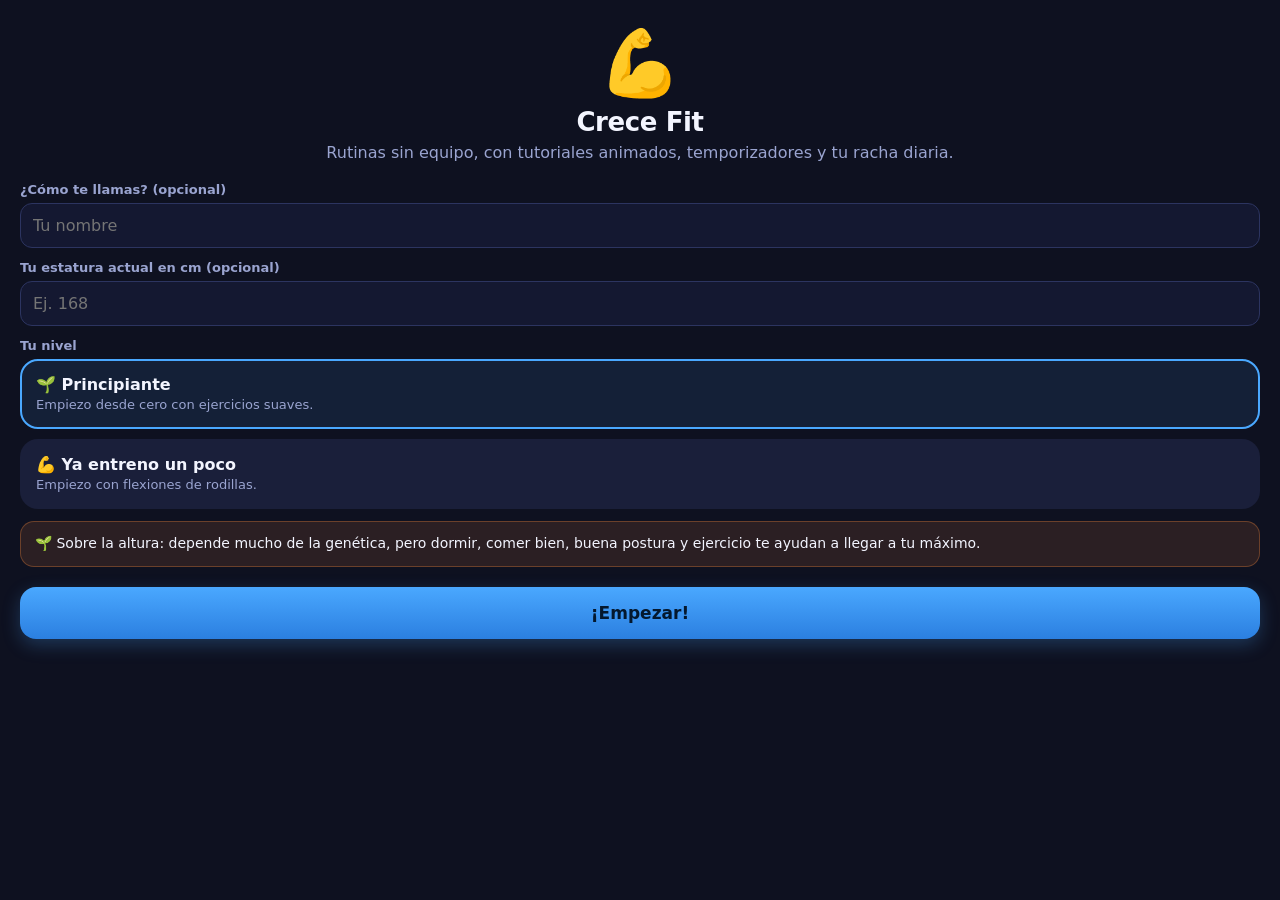
==== index.html @ 3fff89df "v1.4: diagnóstico de actualizaciones (botón Buscar actualizaciones y mensajes de error), detección d" ====
<!doctype html>
<html lang="es">
<head>
<meta charset="utf-8">
<meta name="viewport" content="width=device-width,initial-scale=1,viewport-fit=cover,user-scalable=no">
<meta name="theme-color" content="#0e1120">
<title>Crece Fit</title>
<link rel="stylesheet" href="css/app.css">
</head>
<body>
<div id="splash"><div class="lg">💪</div><b>Crece Fit</b><i></i></div>
<div id="app"></div>
<div id="overlay"></div>
<div id="sheet"></div>
<div id="modal"></div>
<div id="toast"></div>
<script src="js/version.js"></script>
<script src="js/figure.js"></script>
<script src="js/data.js"></script>
<script src="js/app.js"></script>
</body>
</html>
---- css/app.css ----
:root{
  --bg:#0e1120;--bg2:#141831;--card:#1a1f3a;--card2:#252c52;--line:#2c3460;
  --txt:#f3f5ff;--mut:#9aa4d0;--cue:#d6dbff;--cal:#c3c9ee;--bd:rgba(255,255,255,.06);
  --acc:#4aa8ff;--acc2:#2b7fe0;--acc-rgb:74,168,255;--on-acc:#04182e;
  --fire:#ff8a3d;--fire2:#ff5d3d;--warn:#ff5d73;--blue:#c084fc;--r:20px;
  --st-a:#3a2314;--st-b:#2a1a3e;--st-t:#ffd9b5;--fb-a:#232b55;--fb-b:#161a33;
  --safe-t:env(safe-area-inset-top,0px);--safe-b:env(safe-area-inset-bottom,0px);
}
:root[data-mode=light]{
  --bg:#f1f4ff;--bg2:#ffffff;--card:#ffffff;--card2:#e5eafa;--line:#d3dbf2;
  --txt:#161a33;--mut:#5a6590;--cue:#2a3158;--cal:#3a4470;--bd:rgba(20,30,70,.09);
  --st-a:#ffe7d2;--st-b:#f1e4ff;--st-t:#a04a10;--fb-a:#eef2ff;--fb-b:#d9e0f7;
}
:root[data-theme=green]{--acc:#2fcf8a;--acc2:#1fa56c;--acc-rgb:47,207,138;--on-acc:#052b1b}
:root[data-theme=purple]{--acc:#a78bfa;--acc2:#7c5cf0;--acc-rgb:167,139,250;--on-acc:#1b0f3d;--blue:#4aa8ff}
:root[data-theme=orange]{--acc:#ffa23d;--acc2:#f27a0c;--acc-rgb:255,162,61;--on-acc:#3a1b00}
:root[data-theme=pink]{--acc:#ff6fa8;--acc2:#e0457f;--acc-rgb:255,111,168;--on-acc:#3d0620}
*{box-sizing:border-box;-webkit-tap-highlight-color:transparent;-webkit-user-select:none;user-select:none}
html,body{margin:0;height:100%;background:var(--bg);color:var(--txt);font-family:system-ui,-apple-system,Roboto,"Segoe UI",sans-serif;
  overscroll-behavior:none;-webkit-text-size-adjust:100%}
body{overflow:hidden}
button{font:inherit;color:inherit;border:0;background:none;cursor:pointer;padding:0}
input,textarea{font:inherit;color:var(--txt);-webkit-user-select:text;user-select:text}
h1,h2,h3,p{margin:0}
#app{position:fixed;inset:0;display:flex;flex-direction:column}
.view{flex:1;overflow-y:auto;-webkit-overflow-scrolling:touch;padding:calc(var(--safe-t) + 18px) 16px 24px}
.view::-webkit-scrollbar{display:none}
.tabs{display:flex;background:var(--bg2);border-top:1px solid var(--line);padding:6px 6px calc(6px + var(--safe-b))}
.tab{flex:1;display:flex;flex-direction:column;align-items:center;gap:2px;padding:6px 0;border-radius:14px;color:var(--mut);font-size:11px;font-weight:600}
.tab .i{font-size:22px;filter:grayscale(1) opacity(.7)}
.tab.on{color:var(--acc)}
.tab.on .i{filter:none}
.row{display:flex;align-items:center;gap:10px}
.sp{flex:1}
.mut{color:var(--mut)}
.small{font-size:13px}
.title{font-size:26px;font-weight:800;letter-spacing:-.4px}
.h2{font-size:18px;font-weight:800;margin:22px 2px 10px}
.card{background:var(--card);border-radius:var(--r);padding:16px;margin-bottom:14px;border:1px solid var(--bd)}
.btn{display:flex;align-items:center;justify-content:center;gap:8px;width:100%;padding:16px;border-radius:16px;font-weight:800;font-size:17px;
  background:linear-gradient(180deg,var(--acc),var(--acc2));color:var(--on-acc);box-shadow:0 6px 18px rgba(var(--acc-rgb),.25);transition:transform .1s}
.btn:active{transform:scale(.97)}
.btn.sec{background:var(--card2);color:var(--txt);box-shadow:none}
.btn.ghost{background:transparent;color:var(--mut);box-shadow:none;border:1px solid var(--line)}
.btn.warn{background:var(--warn);color:#fff;box-shadow:none}
.btn.sm{padding:11px 14px;font-size:14px;width:auto;border-radius:12px}
.chip{white-space:nowrap;display:inline-flex;align-items:center;gap:5px;background:var(--card2);padding:6px 11px;border-radius:99px;font-size:12px;font-weight:700;color:var(--mut)}
.chip.on{background:var(--acc);color:var(--on-acc)}
.chips{display:flex;gap:8px;overflow-x:auto;padding:2px 0 8px;margin:0 -16px;padding-left:16px;padding-right:16px}
.chips::-webkit-scrollbar{display:none}
.chips .chip{flex:none;padding:9px 14px;font-size:13px}

/* racha */
.streak{background:linear-gradient(135deg,var(--st-a),var(--st-b));border:1px solid rgba(255,138,61,.25);position:relative;overflow:hidden}
.streak .flame{font-size:56px;line-height:1;filter:drop-shadow(0 4px 14px rgba(255,120,40,.55));animation:flick 1.6s ease-in-out infinite}
.streak.off .flame{filter:grayscale(1) opacity(.5);animation:none}
@keyframes flick{0%,100%{transform:scale(1) rotate(-2deg)}50%{transform:scale(1.07) rotate(2deg)}}
.streak .num{font-size:46px;font-weight:900;line-height:1;background:linear-gradient(180deg,#ffd08a,var(--fire));-webkit-background-clip:text;background-clip:text;color:transparent}
.week{display:flex;justify-content:space-between;margin-top:14px;gap:4px}
.wd{flex:1;text-align:center;font-size:11px;font-weight:700;color:var(--mut)}
.wd .dot{margin:5px auto 0;width:30px;height:30px;border-radius:50%;background:var(--bd);display:flex;align-items:center;justify-content:center;font-size:14px}
.wd.done .dot{background:linear-gradient(180deg,var(--fire),var(--fire2));color:#fff}
.wd.today .dot{box-shadow:0 0 0 2px var(--acc)}
.wd.today{color:var(--acc)}

.wcard{background:linear-gradient(135deg,rgba(var(--acc-rgb),.22),var(--card) 70%);border:1px solid rgba(90,162,255,.25)}
.wcard .big{font-size:44px}
.exl{margin-top:12px;border-top:1px solid var(--bd)}
.exl .li{display:flex;justify-content:space-between;gap:10px;padding:9px 2px;border-bottom:1px solid var(--bd);font-size:14px}
.exl .li b{font-weight:700}
.exl .li span{color:var(--mut);white-space:nowrap}
.grid2{display:grid;grid-template-columns:1fr 1fr;gap:12px}
.mini{background:var(--card);border-radius:18px;padding:14px;border:1px solid var(--bd);text-align:left;display:block;width:100%}
.mini .e{font-size:28px}
.mini b{display:block;margin-top:6px;font-size:14px}
.mini span{font-size:12px;color:var(--mut)}
.tip{background:linear-gradient(135deg,rgba(var(--acc-rgb),.16),var(--card));border:1px solid rgba(var(--acc-rgb),.22)}

/* biblioteca */
.exitem{display:flex;gap:12px;align-items:center;background:var(--card);border-radius:18px;padding:8px 14px 8px 8px;margin-bottom:10px;width:100%;text-align:left}
.exitem .fig{width:92px;height:76px;flex:none;background:var(--bg2);border-radius:14px}
.exitem .fig svg{width:100%;height:100%}
.exitem b{display:block;font-size:15px}
.exitem small{color:var(--mut);font-size:12px}
.tag{font-size:10px;font-weight:800;padding:2px 7px;border-radius:99px;background:rgba(var(--acc-rgb),.15);color:var(--acc);margin-left:6px;vertical-align:middle}

/* overlay / sheet */
#overlay,#sheet,#modal{position:fixed;inset:0;display:none}
#overlay{z-index:20;background:var(--bg);flex-direction:column}
#overlay.on{display:flex}
#sheet{z-index:30;background:rgba(5,7,16,.6);align-items:flex-end}
#sheet.on{display:flex}
.sheet{background:var(--bg2);border-radius:26px 26px 0 0;width:100%;max-height:92%;overflow-y:auto;padding:12px 18px calc(20px + var(--safe-b));animation:up .22s ease-out}
@keyframes up{from{transform:translateY(40px);opacity:.4}to{transform:none;opacity:1}}
.grab{width:44px;height:5px;border-radius:9px;background:var(--line);margin:0 auto 14px}
#modal{z-index:50;background:rgba(5,7,16,.7);align-items:center;justify-content:center;padding:24px}
#modal.on{display:flex}
.dlg{background:var(--card);border-radius:22px;padding:22px;width:100%;max-width:340px}
.dlg h3{font-size:20px;margin-bottom:8px}
#toast{position:fixed;left:50%;bottom:calc(90px + var(--safe-b));transform:translateX(-50%) translateY(30px);background:var(--txt);color:var(--bg);padding:11px 18px;border-radius:99px;
  font-weight:700;font-size:14px;opacity:0;transition:.25s;z-index:99;pointer-events:none;max-width:88%;text-align:center}
#toast.on{opacity:1;transform:translateX(-50%)}

.figbox{background:radial-gradient(circle at 50% 40%,var(--fb-a),var(--fb-b));border-radius:24px;overflow:hidden;border:1px solid var(--bd)}
.figbox svg{display:block;width:100%;height:auto}
.step{display:flex;gap:12px;margin:12px 0;font-size:15px;line-height:1.4}
.step i{flex:none;width:26px;height:26px;border-radius:50%;background:var(--acc);color:var(--on-acc);font-style:normal;font-weight:900;display:flex;align-items:center;justify-content:center;font-size:13px}
.note{background:rgba(255,138,61,.12);border:1px solid rgba(255,138,61,.3);border-radius:14px;padding:12px 14px;font-size:14px;line-height:1.4;margin-top:12px}

/* reproductor */
.ph{display:flex;align-items:center;gap:12px;padding:calc(var(--safe-t) + 12px) 16px 6px}
.ph .x{width:40px;height:40px;border-radius:50%;background:var(--card);font-size:18px}
.bar{flex:1;height:8px;background:var(--card);border-radius:9px;overflow:hidden}
.bar i{display:block;height:100%;background:linear-gradient(90deg,var(--acc),var(--acc2));border-radius:9px;transition:width .3s}
.pbody{flex:1;overflow-y:auto;padding:6px 16px 10px;display:flex;flex-direction:column}
.pfoot{padding:8px 16px calc(14px + var(--safe-b));display:flex;gap:10px;align-items:center}
.kind{font-size:12px;font-weight:800;letter-spacing:.8px;text-transform:uppercase;color:var(--acc);text-align:center;margin-top:6px}
.pname{font-size:27px;font-weight:900;text-align:center;margin:2px 0 4px;letter-spacing:-.4px}
.target{text-align:center;font-size:19px;font-weight:700;color:var(--mut)}
.target b{color:var(--txt);font-size:28px}
.ringwrap{position:relative;width:170px;height:170px;margin:12px auto 4px}
.ringwrap svg{width:100%;height:100%;transform:rotate(-90deg)}
.ringwrap .tx{position:absolute;inset:0;display:flex;flex-direction:column;align-items:center;justify-content:center}
.ringwrap .tx b{font-size:54px;font-weight:900;line-height:1;font-variant-numeric:tabular-nums}
.ringwrap .tx span{font-size:13px;color:var(--mut);font-weight:700}
.counter{margin:12px auto 4px;width:150px;height:150px;border-radius:50%;background:var(--card);border:4px solid var(--line);display:flex;flex-direction:column;align-items:center;justify-content:center;transition:.15s}
.counter:active{transform:scale(.95)}
.counter b{font-size:54px;font-weight:900;line-height:1}
.counter span{font-size:12px;color:var(--mut);font-weight:700}
.counter.full{border-color:var(--acc);background:rgba(var(--acc-rgb),.12)}
.cue{background:var(--card);border-radius:16px;padding:12px 14px;font-size:14px;line-height:1.4;color:var(--cue);margin-top:12px}
.rb{width:56px;height:56px;border-radius:50%;background:var(--card2);font-size:22px;flex:none}
.rest{text-align:center}
.rest .big{font-size:84px;font-weight:900;font-variant-numeric:tabular-nums;line-height:1;margin:10px 0}
.up{display:flex;gap:12px;align-items:center;background:var(--card);border-radius:18px;padding:10px;margin-top:14px;text-align:left}
.up .figbox{width:110px;flex:none;border-radius:14px}
.sumgrid{display:grid;grid-template-columns:repeat(3,1fr);gap:10px;margin:16px 0}
.sumgrid div{background:var(--card);border-radius:16px;padding:14px 6px;text-align:center}
.sumgrid b{display:block;font-size:24px}
.sumgrid span{font-size:12px;color:var(--mut)}
.fb{display:flex;gap:8px}
.fb button{flex:1;padding:12px 4px;border-radius:14px;background:var(--card);font-weight:700;font-size:13px;border:2px solid transparent}
.fb button.on{border-color:var(--acc);background:rgba(var(--acc-rgb),.12)}
.trophy{font-size:72px;text-align:center;animation:pop .6s ease-out}
@keyframes pop{0%{transform:scale(.3);opacity:0}70%{transform:scale(1.15)}100%{transform:scale(1);opacity:1}}

/* progreso */
.stats{display:grid;grid-template-columns:1fr 1fr;gap:12px}
.stat{background:var(--card);border-radius:18px;padding:14px}
.stat b{font-size:28px;display:block}
.stat span{font-size:12px;color:var(--mut)}
.cal{display:grid;grid-template-columns:repeat(7,1fr);gap:5px;text-align:center}
.cal .h{font-size:11px;color:var(--mut);font-weight:700;padding-bottom:4px}
.cal .d{aspect-ratio:1;display:flex;align-items:center;justify-content:center;border-radius:50%;font-size:13px;font-weight:600;color:var(--cal)}
.cal .d.done{background:linear-gradient(180deg,var(--fire),var(--fire2));color:#fff}
.cal .d.today{box-shadow:0 0 0 2px var(--acc)}
.badges{display:grid;grid-template-columns:repeat(3,1fr);gap:10px}
.badge{background:var(--card);border-radius:16px;padding:12px 6px;text-align:center;font-size:11px;font-weight:700}
.badge .e{font-size:30px;display:block;margin-bottom:4px}
.badge.lock{opacity:.35;filter:grayscale(1)}
input[type=number],input[type=text],input[type=time],textarea{background:var(--bg2);border:1px solid var(--line);border-radius:12px;padding:12px;width:100%;outline:none}
input:focus,textarea:focus{border-color:var(--acc)}
label{display:block;font-size:13px;color:var(--mut);font-weight:700;margin:12px 0 6px}
.set{display:flex;align-items:center;gap:12px;padding:14px 0;border-bottom:1px solid var(--bd)}
.set:last-child{border:0}
.sw{width:50px;height:30px;border-radius:99px;background:var(--line);position:relative;flex:none;transition:.2s}
.sw::after{content:"";position:absolute;top:3px;left:3px;width:24px;height:24px;border-radius:50%;background:#fff;transition:.2s}
.sw.on{background:var(--acc)}
.sw.on::after{left:23px}
input[type=range]{width:100%;accent-color:var(--acc)}
.ob{position:fixed;inset:0;z-index:40;background:var(--bg);overflow-y:auto;padding:calc(var(--safe-t) + 26px) 20px 30px}
.opt{display:block;width:100%;text-align:left;background:var(--card);border:2px solid transparent;border-radius:18px;padding:14px;margin-bottom:10px}
.opt.on{border-color:var(--acc);background:rgba(var(--acc-rgb),.1)}
.opt b{display:block;font-size:16px}
.opt span{font-size:13px;color:var(--mut)}
.chart{width:100%;height:auto;display:block}

/* temas y animaciones */
.swrow{display:flex;gap:12px;margin:6px 0 4px}
.swt{width:42px;height:42px;border-radius:50%;border:3px solid transparent;box-shadow:inset 0 0 0 2px rgba(0,0,0,.15)}
.swt.on{border-color:var(--txt)}
.seg{display:flex;gap:8px;margin-top:6px}
.seg button{flex:1;padding:11px 4px;border-radius:12px;background:var(--card2);font-weight:700;font-size:13px;border:2px solid transparent;color:var(--txt)}
.seg button.on{border-color:var(--acc);background:rgba(var(--acc-rgb),.14)}
.view.anim>*{animation:fu .38s ease-out both}
.view.anim>*:nth-child(2){animation-delay:.04s}.view.anim>*:nth-child(3){animation-delay:.08s}
.view.anim>*:nth-child(4){animation-delay:.12s}.view.anim>*:nth-child(5){animation-delay:.16s}
.view.anim>*:nth-child(n+6){animation-delay:.2s}
@keyframes fu{from{opacity:0;transform:translateY(14px)}to{opacity:1;transform:none}}
#splash{position:fixed;inset:0;z-index:100;background:var(--bg);display:flex;flex-direction:column;align-items:center;justify-content:center;gap:10px;transition:opacity .45s}
#splash.out{opacity:0;pointer-events:none}
#splash .lg{font-size:84px;animation:pop .7s ease-out}
#splash b{font-size:30px;font-weight:900;letter-spacing:-.5px}
#splash i{width:120px;height:5px;border-radius:9px;background:var(--card2);overflow:hidden;display:block;margin-top:10px}
#splash i::after{content:"";display:block;height:100%;width:100%;background:linear-gradient(90deg,var(--acc),var(--acc2));transform:translateX(-100%);animation:ld 1s ease-out forwards}
@keyframes ld{to{transform:none}}
.btn,.mini,.exitem,.tab,.rb,.counter{transition:transform .12s,background .2s}
.mini:active,.exitem:active{transform:scale(.97)}
.rbar{display:flex;align-items:flex-end;gap:8px;height:110px;margin-top:8px}
.rbar div{flex:1;display:flex;flex-direction:column;align-items:center;justify-content:flex-end;height:100%;font-size:10px;color:var(--mut);font-weight:700;gap:4px}
.rbar i{display:block;width:100%;border-radius:8px 8px 3px 3px;background:linear-gradient(180deg,var(--acc),var(--acc2));min-height:4px}
.rbar div.cur i{box-shadow:0 0 0 2px var(--fire)}
.note2{width:100%;margin-top:12px;min-height:64px;resize:none}

.pbar{height:14px;border-radius:9px;background:var(--card2);overflow:hidden;margin:16px 0 10px}
.pbar i{display:block;height:100%;width:0;background:linear-gradient(90deg,var(--acc),var(--acc2));transition:width .15s;border-radius:9px}
.upct{font-size:46px;font-weight:900;text-align:center;font-variant-numeric:tabular-nums}
/* nivel, hábitos, plan, creador */
.lvl{width:52px;height:52px;border-radius:50%;background:linear-gradient(180deg,var(--acc),var(--acc2));color:var(--on-acc);font-weight:900;font-size:18px;display:flex;align-items:center;justify-content:center;flex:none}
.xpbar{height:10px;border-radius:9px;background:var(--card2);overflow:hidden;margin-top:10px}
.xpbar i{display:block;height:100%;background:linear-gradient(90deg,var(--acc),var(--acc2));border-radius:9px;transition:width .4s}
.habs{display:grid;grid-template-columns:repeat(4,1fr);gap:8px;margin-top:12px}
.hab{display:flex;flex-direction:column;align-items:center;gap:4px;padding:10px 2px;border-radius:14px;background:var(--card2);border:2px solid transparent;font-size:11px;font-weight:700;color:var(--mut);text-align:center}
.hab span{font-size:22px}
.hab.on{border-color:var(--acc);background:rgba(var(--acc-rgb),.14);color:var(--txt)}
.stp{width:36px;height:36px;border-radius:50%;background:var(--card2);color:var(--txt);font-weight:900;font-size:18px;flex:none}
.crrow{display:flex;align-items:center;gap:10px;padding:10px 0;border-bottom:1px solid var(--bd)}
.adj{display:flex;gap:8px;justify-content:center;margin-top:10px}
.adj button{padding:8px 12px;border-radius:12px;background:var(--card2);color:var(--txt);font-weight:700;font-size:13px}
.planrow{display:grid;grid-template-columns:repeat(7,1fr);gap:5px}
.pc{display:flex;flex-direction:column;align-items:center;gap:2px;padding:6px 0;border-radius:12px;background:var(--card2);position:relative}
.pc small{font-size:10px;font-weight:800;color:var(--mut)}
.pc span{font-size:18px}
.pc i{font-style:normal;font-size:10px;font-weight:900;height:12px;color:var(--acc)}
.pc.done{background:rgba(var(--acc-rgb),.18)}
.pc.today{box-shadow:0 0 0 2px var(--acc)}
.pc.miss{opacity:.45}
.wd.fz .dot{background:rgba(var(--acc-rgb),.25)}
.cal .d.freeze{background:rgba(var(--acc-rgb),.28)}
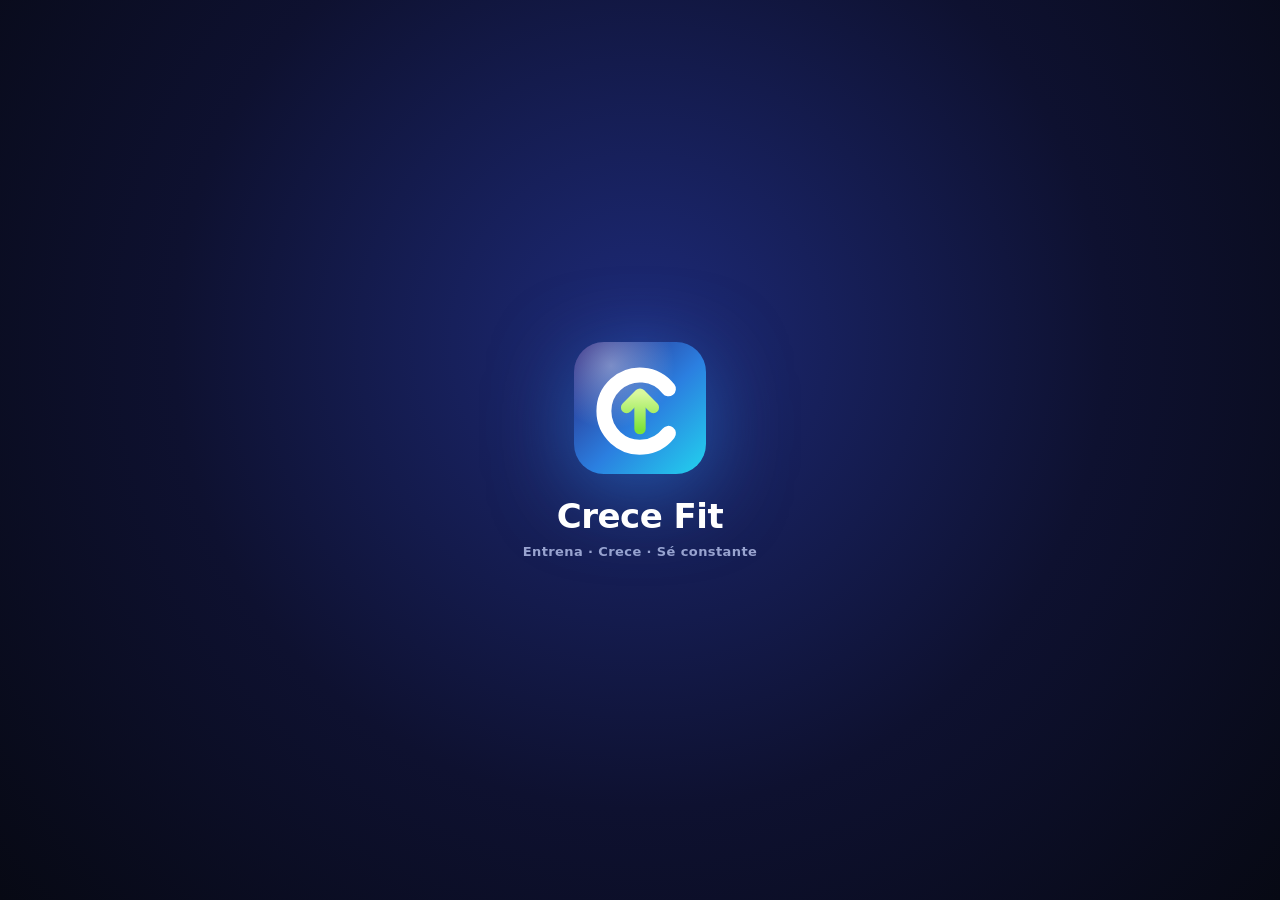
==== commit 1c3f083f: "Versión: Nuevo icono de la app y nueva pantalla de entrada animada" ====
--- a/index.html
+++ b/index.html
@@ -6,17 +6,31 @@
 <meta name="theme-color" content="#0e1120">
 <title>Crece Fit</title>
 <link rel="stylesheet" href="css/app.css">
+<style>
+#splash{position:fixed;inset:0;z-index:200;display:flex;flex-direction:column;align-items:center;justify-content:center;background:radial-gradient(circle at 50% 38%,#1d2a78 0,#0e1130 55%,#070914 100%);color:#fff;clip-path:circle(150% at 50% 42%)}
+#splash .slogo{width:132px;height:132px;filter:drop-shadow(0 18px 40px rgba(43,127,224,.55))}
+#splash .lgo{width:100%;height:100%;display:block}
+#splash .sname{margin-top:22px;font-size:34px;font-weight:900;letter-spacing:-.5px;display:flex}
+#splash .stag{margin-top:8px;font-size:13px;color:#9aa4d0;font-weight:600;letter-spacing:.4px}
+</style>
 </head>
 <body>
-<div id="splash"><div class="lg">💪</div><b>Crece Fit</b><i></i></div>
+<div id="splash"><div class="sgl"></div><div class="slogo"><svg class="lgo" viewBox="0 0 512 512" aria-hidden="true">
+<defs>
+<linearGradient id="bg" x1="0" y1="0" x2="1" y2="1"><stop offset="0" stop-color="#2a1f7a"/><stop offset=".55" stop-color="#2b7fe0"/><stop offset="1" stop-color="#22d3ee"/></linearGradient>
+<radialGradient id="gl" cx=".28" cy=".18" r=".8"><stop offset="0" stop-color="#fff" stop-opacity=".38"/><stop offset=".6" stop-color="#fff" stop-opacity="0"/></radialGradient>
+<linearGradient id="ar" gradientUnits="userSpaceOnUse" x1="256" y1="340" x2="256" y2="198"><stop offset="0" stop-color="#7ee33a"/><stop offset="1" stop-color="#d9f99d"/></linearGradient>
+</defs>
+<rect width="512" height="512" rx="116" fill="url(#bg)"/>
+<rect width="512" height="512" rx="116" fill="url(#gl)"/>
+<path class="rg" pathLength="1" d="M366.3,181.8 A140,140 0 1 0 366.3,354.2" fill="none" stroke="#fff" stroke-width="58" stroke-linecap="round"/>
+<g class="ar" fill="none" stroke="url(#ar)" stroke-width="44" stroke-linecap="round" stroke-linejoin="round"><path d="M256,336V206"/><path d="M204,254L256,202L308,254"/></g>
+</svg></div><b class="sname"><span>C</span><span>r</span><span>e</span><span>c</span><span>e</span><span class="sp">&nbsp;</span><span>F</span><span>i</span><span>t</span></b><div class="stag">Entrena · Crece · Sé constante</div></div>
 <div id="app"></div>
 <div id="overlay"></div>
 <div id="sheet"></div>
 <div id="modal"></div>
 <div id="toast"></div>
-<script src="js/version.js"></script>
-<script src="js/figure.js"></script>
-<script src="js/data.js"></script>
-<script src="js/app.js"></script>
+<script src="js/boot.js"></script>
 </body>
 </html>
--- a/css/app.css
+++ b/css/app.css
@@ -187,13 +187,6 @@
 .view.anim>*:nth-child(4){animation-delay:.12s}.view.anim>*:nth-child(5){animation-delay:.16s}
 .view.anim>*:nth-child(n+6){animation-delay:.2s}
 @keyframes fu{from{opacity:0;transform:translateY(14px)}to{opacity:1;transform:none}}
-#splash{position:fixed;inset:0;z-index:100;background:var(--bg);display:flex;flex-direction:column;align-items:center;justify-content:center;gap:10px;transition:opacity .45s}
-#splash.out{opacity:0;pointer-events:none}
-#splash .lg{font-size:84px;animation:pop .7s ease-out}
-#splash b{font-size:30px;font-weight:900;letter-spacing:-.5px}
-#splash i{width:120px;height:5px;border-radius:9px;background:var(--card2);overflow:hidden;display:block;margin-top:10px}
-#splash i::after{content:"";display:block;height:100%;width:100%;background:linear-gradient(90deg,var(--acc),var(--acc2));transform:translateX(-100%);animation:ld 1s ease-out forwards}
-@keyframes ld{to{transform:none}}
 .btn,.mini,.exitem,.tab,.rb,.counter{transition:transform .12s,background .2s}
 .mini:active,.exitem:active{transform:scale(.97)}
 .rbar{display:flex;align-items:flex-end;gap:8px;height:110px;margin-top:8px}
@@ -227,3 +220,551 @@
 .pc.miss{opacity:.45}
 .wd.fz .dot{background:rgba(var(--acc-rgb),.25)}
 .cal .d.freeze{background:rgba(var(--acc-rgb),.28)}
+
+/* ===== más animaciones ===== */
+.dlg{animation:dlgin .28s cubic-bezier(.2,.9,.3,1.25)}
+@keyframes dlgin{from{opacity:0;transform:scale(.86) translateY(10px)}to{opacity:1;transform:none}}
+.pbody{animation:slidein .34s ease-out}
+@keyframes slidein{from{opacity:0;transform:translateX(26px)}to{opacity:1;transform:none}}
+.xpbar i,.bar i{animation:growx 1s ease-out both}
+@keyframes growx{from{width:0}}
+.rbar i{animation:growh .8s ease-out both}
+@keyframes growh{from{height:4px}}
+.tab.pop .i{animation:bounce .5s ease-out}
+.hab.bn{animation:bounce .45s ease-out}
+@keyframes bounce{0%{transform:scale(.75)}45%{transform:scale(1.22)}100%{transform:scale(1)}}
+.view.anim .exitem{animation:fu .38s ease-out both}
+.view.anim .exitem:nth-child(n+4){animation-delay:.05s}.view.anim .exitem:nth-child(n+6){animation-delay:.1s}.view.anim .exitem:nth-child(n+8){animation-delay:.15s}
+.ringwrap.pulse .tx b{animation:tickpop .42s ease-out}
+@keyframes tickpop{0%{transform:scale(1.22)}100%{transform:scale(1)}}
+.counter.hit b{animation:numhit .26s ease-out}
+.counter.hit{animation:ringhit .26s ease-out}
+@keyframes numhit{0%{transform:scale(1.35)}100%{transform:scale(1)}}
+@keyframes ringhit{0%{box-shadow:0 0 0 0 rgba(var(--acc-rgb),.55)}100%{box-shadow:0 0 0 22px rgba(var(--acc-rgb),0)}}
+.counter.full{animation:fullp 1.4s ease-in-out infinite}
+@keyframes fullp{0%,100%{box-shadow:0 0 0 0 rgba(var(--acc-rgb),.5)}50%{box-shadow:0 0 0 16px rgba(var(--acc-rgb),0)}}
+.btn.glow{animation:glowp 1.1s ease-in-out infinite}
+@keyframes glowp{0%,100%{transform:scale(1)}50%{transform:scale(1.04)}}
+.note.shine{animation:shine 1.6s ease-in-out 2}
+@keyframes shine{0%,100%{box-shadow:0 0 0 0 rgba(255,138,61,0)}50%{box-shadow:0 0 28px 4px rgba(255,138,61,.45)}}
+.trophy{animation:trophy 1s ease-out}
+@keyframes trophy{0%{transform:scale(.2) rotate(-25deg);opacity:0}55%{transform:scale(1.25) rotate(8deg)}80%{transform:scale(.95) rotate(-3deg)}100%{transform:scale(1) rotate(0);opacity:1}}
+.chip.on{animation:pop .5s ease-out}
+.wd.today .dot{animation:todayp 2s ease-in-out infinite}
+@keyframes todayp{0%,100%{box-shadow:0 0 0 2px var(--acc)}50%{box-shadow:0 0 0 5px rgba(var(--acc-rgb),.25)}}
+.lvl{animation:pop .6s ease-out}
+.apkb{border:1px solid rgba(var(--acc-rgb),.5);background:linear-gradient(135deg,rgba(var(--acc-rgb),.2),var(--card));animation:fu .4s ease-out both}
+.confetti{position:absolute;inset:0;pointer-events:none;overflow:hidden;z-index:60}
+.confetti i{position:absolute;top:-24px;border-radius:2px;opacity:.95;animation:fall 2.4s linear forwards}
+@keyframes fall{to{transform:translateY(105vh) rotate(720deg);opacity:.8}}
+.mini,.exitem,.card{transition:transform .15s,box-shadow .2s}
+@media (prefers-reduced-motion:reduce){*,*::before,*::after{animation-duration:.01ms!important;animation-iteration-count:1!important;transition-duration:.01ms!important}}
+
+.codebox{display:flex;align-items:center;justify-content:space-between;width:100%;padding:14px;border-radius:14px;background:var(--bg2);border:1px dashed var(--acc);color:var(--txt);font-weight:900;font-size:18px;letter-spacing:1.5px;font-variant-numeric:tabular-nums}
+.codebox span{font-size:18px}
+
+/* ===== Secciones con pestañas (todo cabe sin recorrer una columna larga) ===== */
+.col{display:flex;flex-direction:column;gap:10px}
+.col .btn{width:100%}
+.vlist{display:flex;flex-direction:column;gap:10px}
+.mini{display:flex;align-items:center;gap:14px;padding:14px 16px;width:100%}
+.mini .e{font-size:30px;flex:none;width:38px;text-align:center}
+.mini .mt{flex:1;min-width:0}
+.mini .mt b{display:block;margin:0;font-size:15px}
+.mini .mt span{display:block;font-size:13px;color:var(--mut)}
+.mini .chev{flex:none;font-style:normal;font-size:24px;color:var(--mut)}
+.grid2 .mini{gap:10px;padding:12px}
+.grid2 .mini .e{font-size:26px;width:30px}
+.grid2 .mini .mt b{font-size:13px;line-height:1.25}
+.grid2 .mini .mt span{font-size:11px}
+.grid2 .mini .chev{display:none}
+.chips{flex-wrap:wrap;overflow:visible;margin:0;padding:2px 0 10px}
+.seg2{display:flex;gap:6px;overflow-x:auto;padding:5px;background:var(--card);border:1px solid var(--bd);border-radius:18px;margin:14px 0;scrollbar-width:none;-webkit-overflow-scrolling:touch}
+.seg2::-webkit-scrollbar{display:none}
+.seg2 button{flex:1 0 auto;padding:10px 15px;border-radius:13px;font-weight:800;font-size:14px;color:var(--mut);white-space:nowrap;transition:background .2s,color .2s}
+.seg2 button.on{background:linear-gradient(180deg,var(--acc),var(--acc2));color:var(--on-acc);box-shadow:0 4px 14px rgba(var(--acc-rgb),.3)}
+.pnl.sl{animation:pnl-l .32s cubic-bezier(.2,.8,.2,1)}
+.pnl.sr{animation:pnl-r .32s cubic-bezier(.2,.8,.2,1)}
+@keyframes pnl-l{from{opacity:0;transform:translateX(42px)}}
+@keyframes pnl-r{from{opacity:0;transform:translateX(-42px)}}
+.streak.sm .flame{font-size:38px}
+.streak.sm .num{font-size:34px}
+.streak.sm .week{margin-top:10px}
+.exg{display:grid;grid-template-columns:1fr 1fr;gap:12px}
+.exc{background:var(--card);border:1px solid var(--bd);border-radius:18px;padding:8px 8px 12px;text-align:left;display:flex;flex-direction:column;gap:6px;color:var(--txt)}
+.exc .fig{background:var(--bg2);border-radius:12px;aspect-ratio:240/206}
+.exc .fig svg{width:100%;height:100%;display:block}
+.exc b{font-size:14px;padding:0 4px;line-height:1.25}
+.exc small{color:var(--mut);font-size:11px;padding:0 4px}
+.back{display:inline-flex;align-items:center;gap:6px;color:var(--acc);font-weight:800;font-size:16px;padding:4px 0 10px}
+.swrow{flex-direction:column;gap:8px;margin-top:10px}
+.swt{width:100%;height:auto;border-radius:12px;background:var(--card2);color:var(--txt);box-shadow:none;border:2px solid transparent;display:flex;align-items:center;gap:12px;padding:12px 14px;font-weight:700;font-size:14px;text-align:left}
+.swt i{width:22px;height:22px;border-radius:50%;flex:none;display:block}
+.swt.on{border-color:var(--acc);background:rgba(var(--acc-rgb),.14)}
+.hrow{display:flex;align-items:center;gap:12px;width:100%;padding:12px 14px;border-radius:14px;background:var(--card2);border:2px solid transparent;text-align:left;margin-top:10px;color:var(--txt);transition:.2s}
+.hrow .e{font-size:22px;flex:none;width:28px;text-align:center}
+.hrow b{font-size:15px}
+.hrow .ck{margin-left:auto;flex:none;width:26px;height:26px;border-radius:50%;border:2px solid var(--line);display:flex;align-items:center;justify-content:center;font-style:normal;font-weight:900;color:transparent}
+.hrow.on{border-color:var(--acc);background:rgba(var(--acc-rgb),.14)}
+.hrow.on .ck{background:var(--acc);border-color:var(--acc);color:var(--on-acc)}
+.hrow.bn{animation:bounce .45s ease-out}
+
+.streak.sm{padding:14px 16px}
+.streak.sm .wd .dot{width:26px;height:26px;margin-top:3px;font-size:12px}
+.streak.sm .week{margin-top:8px}
+.wcard .exl{margin-top:8px}
+.wcard .exl .li{padding:7px 2px}
+
+/* ===== tutorial inicial ===== */
+.tut{position:fixed;inset:0;z-index:60;background:var(--bg);display:flex;flex-direction:column;padding:calc(var(--safe-t) + 14px) 22px calc(var(--safe-b) + 22px);animation:fu .35s ease-out}
+.tskip{align-self:flex-end;min-height:40px;padding:8px 14px;color:var(--mut);font-weight:800;font-size:15px}
+.tbody{flex:1;display:flex;flex-direction:column;align-items:center;justify-content:center;text-align:center;min-height:0}
+.tvis{width:100%;display:flex;justify-content:center;margin-bottom:22px}
+.tvis .figbox{width:min(330px,84vw)}
+.temo{font-size:110px;line-height:1;animation:pop .6s ease-out;filter:drop-shadow(0 10px 24px rgba(var(--acc-rgb),.35))}
+.tt{font-size:27px;font-weight:900;letter-spacing:-.4px;margin:0 0 10px}
+.td{font-size:16px;line-height:1.5;color:var(--mut);max-width:340px;margin:0}
+.tdots{display:flex;justify-content:center;gap:8px;margin:18px 0}
+.tdots i{width:8px;height:8px;border-radius:50%;background:var(--line);transition:.3s}
+.tdots i.on{background:var(--acc);width:24px;border-radius:9px}
+
+/* ===== modo claro más pulido ===== */
+:root[data-mode=light]{--field:#eef1fb;--shadow-c:0 1px 2px rgba(30,45,110,.06),0 10px 28px rgba(30,45,110,.08)}
+:root[data-mode=light] .card,:root[data-mode=light] .mini,:root[data-mode=light] .exc,:root[data-mode=light] .stat,:root[data-mode=light] .badge,:root[data-mode=light] .seg2,:root[data-mode=light] .exitem{box-shadow:var(--shadow-c);border-color:transparent}
+:root[data-mode=light] .tabs{background:rgba(255,255,255,.94);border-top-color:#e1e6f6;box-shadow:0 -6px 24px rgba(30,45,110,.07)}
+:root[data-mode=light] input[type=number],:root[data-mode=light] input[type=text],:root[data-mode=light] input[type=time],:root[data-mode=light] textarea{background:var(--field);border-color:transparent}
+:root[data-mode=light] input:focus,:root[data-mode=light] textarea:focus{background:#fff;border-color:var(--acc)}
+:root[data-mode=light] .wcard{background:linear-gradient(135deg,rgba(var(--acc-rgb),.2),#fff 72%);box-shadow:var(--shadow-c)}
+:root[data-mode=light] .tip{background:linear-gradient(135deg,rgba(var(--acc-rgb),.14),#fff)}
+:root[data-mode=light] .streak{box-shadow:0 10px 28px rgba(255,138,61,.16);border-color:rgba(255,138,61,.3)}
+:root[data-mode=light] .streak .num{background:linear-gradient(180deg,#ff9a4d,#e8590c);-webkit-background-clip:text;background-clip:text}
+:root[data-mode=light] .wd .dot{background:rgba(120,70,20,.08)}
+:root[data-mode=light] .wd{color:#8a5a3a}
+:root[data-mode=light] .figbox{box-shadow:inset 0 0 0 1px rgba(30,45,110,.06)}
+:root[data-mode=light] .exc .fig,:root[data-mode=light] .exitem .fig{background:#eef1fb}
+:root[data-mode=light] .seg2 button.on,:root[data-mode=light] .btn{box-shadow:0 6px 18px rgba(var(--acc-rgb),.35)}
+:root[data-mode=light] .btn.sec,:root[data-mode=light] .btn.ghost{box-shadow:none}
+:root[data-mode=light] .hrow,:root[data-mode=light] .swt,:root[data-mode=light] .seg button{background:var(--field)}
+:root[data-mode=light] .hrow.on,:root[data-mode=light] .swt.on,:root[data-mode=light] .seg button.on{background:rgba(var(--acc-rgb),.16)}
+:root[data-mode=light] .counter{background:#fff;box-shadow:var(--shadow-c)}
+:root[data-mode=light] .cue{background:#fff;box-shadow:var(--shadow-c);color:var(--cue)}
+:root[data-mode=light] .up,:root[data-mode=light] .sumgrid div{background:#fff;box-shadow:var(--shadow-c)}
+:root[data-mode=light] .note{background:rgba(255,138,61,.12)}
+:root[data-mode=light] .badge.lock{opacity:.45}
+:root[data-mode=light] .bar,:root[data-mode=light] .xpbar,:root[data-mode=light] .ph .x{background:#dfe5f6}
+:root[data-mode=light] .sw{background:#cdd5ee}
+:root[data-mode=light] .sw.on{background:var(--acc)}
+:root[data-mode=light] .cal .d{color:#3a4470}
+:root[data-mode=light] .pc{background:var(--field)}
+:root[data-mode=light] #sheet{background:rgba(25,32,70,.35)}
+:root[data-mode=light] .sheet{box-shadow:0 -10px 40px rgba(30,45,110,.18)}
+:root[data-mode=light] .dlg{background:#fff;box-shadow:0 20px 60px rgba(30,45,110,.25)}
+:root[data-mode=light] .ob,:root[data-mode=light] .tut{background:var(--bg)}
+:root[data-mode=light] .rbar i{box-shadow:none}
+
+input[type=search]{width:100%;background:var(--card);border:1px solid var(--line);border-radius:14px;padding:12px 14px;outline:none;color:var(--txt);font:inherit}
+input[type=search]:focus{border-color:var(--acc)}
+:root[data-mode=light] input[type=search]{background:var(--field,#eef1fb);border-color:transparent}
+
+/* ===== Comida ===== */
+.rcard{display:flex;align-items:center;gap:12px;width:100%;text-align:left;background:var(--card);border:1px solid var(--bd);border-radius:16px;padding:11px 12px;margin-bottom:8px;color:var(--txt)}
+.rcard .re{font-size:28px;width:44px;height:44px;display:flex;align-items:center;justify-content:center;background:var(--bg2);border-radius:12px;flex:none}
+.rcard .rt{flex:1;min-width:0}
+.rcard .rt b{display:block;font-size:15px;line-height:1.25}
+.rcard .rt span{font-size:12px;color:var(--mut)}
+.rcard .chev{color:var(--mut);font-style:normal;font-size:18px}
+.fbar{margin:8px 0}
+.fbl{display:flex;justify-content:space-between;font-size:13px;margin-bottom:5px}
+.fbl span{color:var(--mut)}
+.fbt{height:10px;background:var(--bg2);border-radius:99px;overflow:hidden}
+.fbt i{display:block;height:100%;background:var(--acc);border-radius:99px;transition:width .5s}
+.frow{display:flex;align-items:center;gap:10px;padding:10px 0;border-bottom:1px solid var(--bd)}
+.frow:last-child{border-bottom:0}
+.frow .fe{font-size:24px;width:32px;text-align:center}
+.frow .ft{flex:1;min-width:0}
+.frow .ft b{display:block;font-size:14px}
+.frow .ft span{font-size:12px;color:var(--mut);line-height:1.3;display:block}
+.frow .fn{text-align:right;flex:none}
+.frow .fn b{display:block;font-size:15px;color:var(--acc)}
+.frow .fn span{font-size:11px;color:var(--mut)}
+.tipc{display:flex;gap:12px;align-items:flex-start}
+.tipe{font-size:26px;flex:none}
+.rhead{display:flex;gap:14px;align-items:center;margin-bottom:4px}
+.rbig{font-size:44px}
+ul.ing,ol.ing{margin:6px 0 12px;padding-left:20px;line-height:1.55;font-size:14px}
+.chk{display:flex;gap:10px;align-items:center;padding:9px 0;border-bottom:1px solid var(--bd);font-size:14px}
+.chk input{width:20px;height:20px;accent-color:var(--acc)}
+.xbtn{margin-left:8px;background:transparent;border:0;color:var(--mut);font-size:15px;padding:2px 6px}
+.chips{display:flex;gap:8px;overflow-x:auto;scrollbar-width:none}
+.chips::-webkit-scrollbar{display:none}
+.chips button.chip{border:0;font-family:inherit}
+
+/* ===================== MÁS COLORES ===================== */
+:root[data-theme=red]{--acc:#ff5d6c;--acc2:#e0364a;--acc-rgb:255,93,108;--on-acc:#3d0610}
+:root[data-theme=cyan]{--acc:#22d3ee;--acc2:#0ea5c4;--acc-rgb:34,211,238;--on-acc:#02242b}
+:root[data-theme=teal]{--acc:#2dd4bf;--acc2:#14a896;--acc-rgb:45,212,191;--on-acc:#032b26}
+:root[data-theme=lime]{--acc:#a3e635;--acc2:#7cb518;--acc-rgb:163,230,53;--on-acc:#1c2b02}
+:root[data-theme=yellow]{--acc:#facc15;--acc2:#d4a30a;--acc-rgb:250,204,21;--on-acc:#332800}
+:root[data-theme=gold]{--acc:#f5b942;--acc2:#d9962a;--acc-rgb:245,185,66;--on-acc:#33200a}
+:root[data-theme=magenta]{--acc:#e879f9;--acc2:#c24fd6;--acc-rgb:232,121,249;--on-acc:#35073d}
+:root[data-theme=indigo]{--acc:#818cf8;--acc2:#5b63e0;--acc-rgb:129,140,248;--on-acc:#10123d}
+:root[data-theme=mint]{--acc:#6ee7b7;--acc2:#3fc795;--acc-rgb:110,231,183;--on-acc:#05301f}
+.swg{display:grid;grid-template-columns:repeat(4,1fr);gap:10px;margin-top:12px}
+.sw2{display:flex;flex-direction:column;align-items:center;gap:6px;padding:10px 2px 8px;border-radius:14px;background:var(--card2);border:2px solid transparent;font-size:11px;font-weight:700;color:var(--mut);transition:transform .15s,border-color .2s}
+.sw2 i{width:30px;height:30px;border-radius:50%;display:block;box-shadow:inset 0 -3px 6px rgba(0,0,0,.2),inset 0 2px 3px rgba(255,255,255,.35),0 3px 10px rgba(0,0,0,.25)}
+.sw2.on{border-color:var(--acc);color:var(--txt);background:rgba(var(--acc-rgb),.14)}
+.sw2.on i{animation:pop .4s ease-out}
+.sw2:active{transform:scale(.93)}
+
+/* ===================== ANIMACIONES Y PULIDO ===================== */
+.btn,.tab,.mini,.rcard,.exc,.chip,.opt,.seg button,.seg2 button,.hrow,.mslot{transition:transform .15s cubic-bezier(.3,.9,.4,1.2),box-shadow .2s,background .2s,border-color .2s,color .2s}
+.btn:active,.mini:active,.rcard:active,.exc:active,.opt:active,.hrow:active{transform:scale(.97)}
+.tab:active{transform:scale(.9)}
+.rp{position:relative;overflow:hidden}
+.rip{position:absolute;border-radius:50%;background:radial-gradient(circle,rgba(255,255,255,.55),rgba(255,255,255,0) 70%);transform:scale(0);animation:rip .6s ease-out forwards;pointer-events:none}
+@keyframes rip{to{transform:scale(1);opacity:0}}
+:root[data-mode=light] .rip{background:radial-gradient(circle,rgba(var(--acc-rgb),.35),rgba(var(--acc-rgb),0) 70%)}
+.btn:not(.sec):not(.ghost):not(.warn){position:relative;overflow:hidden}
+.btn:not(.sec):not(.ghost):not(.warn)::after{content:"";position:absolute;top:0;bottom:0;left:-60%;width:40%;background:linear-gradient(100deg,transparent,rgba(255,255,255,.35),transparent);transform:skewX(-20deg);animation:sheen 4.5s ease-in-out infinite}
+@keyframes sheen{0%,60%{left:-60%}100%{left:130%}}
+.tab.on .i{display:inline-block;animation:bob .5s cubic-bezier(.3,1.6,.5,1)}
+@keyframes bob{0%{transform:translateY(6px) scale(.8)}60%{transform:translateY(-4px) scale(1.2)}100%{transform:none}}
+.pnl>*{animation:fu .38s ease-out both}
+.pnl>*:nth-child(2){animation-delay:.04s}.pnl>*:nth-child(3){animation-delay:.08s}.pnl>*:nth-child(4){animation-delay:.12s}.pnl>*:nth-child(5){animation-delay:.16s}.pnl>*:nth-child(n+6){animation-delay:.2s}
+.lvl{animation:glowp 3s ease-in-out infinite}
+@keyframes glowp{0%,100%{box-shadow:0 0 0 0 rgba(var(--acc-rgb),.45)}50%{box-shadow:0 0 0 10px rgba(var(--acc-rgb),0)}}
+.trophy{animation:trophy 2s ease-in-out infinite}
+@keyframes trophy{0%,100%{transform:translateY(0) rotate(-4deg)}50%{transform:translateY(-8px) rotate(4deg)}}
+@keyframes floaty{0%,100%{transform:translateY(0)}50%{transform:translateY(-8px)}}
+.fbt i,.bar i,.xpbar i{background-size:200% 100%;animation:flow 3s linear infinite}
+@keyframes flow{to{background-position:-200% 0}}
+.sw.on{box-shadow:0 0 12px rgba(var(--acc-rgb),.55)}
+.seg2 button.on,.chip.on{animation:pop .35s ease-out}
+:root[data-fx=off] *,:root[data-fx=off] *::before,:root[data-fx=off] *::after{animation:none!important;transition:none!important}
+@media (prefers-reduced-motion:reduce){*,*::before,*::after{animation-duration:.01ms!important;animation-iteration-count:1!important}}
+
+/* ===================== GLASS LÍQUIDO ===================== */
+#bgfx{position:fixed;inset:0;z-index:0;pointer-events:none;display:none;overflow:hidden}
+#bgfx i{position:absolute;border-radius:50%;filter:blur(60px);opacity:.75;will-change:transform}
+#bgfx i:nth-child(1){width:70vmax;height:70vmax;left:-25vmax;top:-20vmax;background:var(--acc);animation:drift1 22s ease-in-out infinite alternate}
+#bgfx i:nth-child(2){width:60vmax;height:60vmax;right:-25vmax;top:25%;background:var(--blue);animation:drift2 26s ease-in-out infinite alternate}
+#bgfx i:nth-child(3){width:65vmax;height:65vmax;left:-10vmax;bottom:-30vmax;background:var(--acc2);animation:drift3 24s ease-in-out infinite alternate}
+@keyframes drift1{to{transform:translate(25vmax,18vmax) scale(1.15)}}
+@keyframes drift2{to{transform:translate(-22vmax,-12vmax) scale(.9)}}
+@keyframes drift3{to{transform:translate(30vmax,-16vmax) scale(1.2)}}
+:root[data-style=glass] #bgfx{display:block}
+:root[data-style=glass] #app{z-index:1}
+:root[data-style=glass]{--g-fill:rgba(255,255,255,.075);--g-fill2:rgba(255,255,255,.12);--g-line:rgba(255,255,255,.18);--g-hi:rgba(255,255,255,.34);--g-sh:0 12px 34px rgba(0,0,0,.28)}
+:root[data-style=glass][data-mode=light]{--g-fill:rgba(255,255,255,.52);--g-fill2:rgba(255,255,255,.7);--g-line:rgba(255,255,255,.85);--g-hi:rgba(255,255,255,.95);--g-sh:0 10px 30px rgba(40,60,130,.16)}
+html[data-style=glass],html[data-style=glass] body{background:linear-gradient(160deg,#080b1b,#140f31 55%,#081a2c)}
+html[data-style=glass][data-mode=light],html[data-style=glass][data-mode=light] body{background:linear-gradient(160deg,#e8efff,#f4e9ff 55%,#e3f6ff)}
+html[data-style=glass][data-mode=light] #bgfx i{opacity:.5}
+html[data-style=glass] .card,html[data-style=glass] .mini,html[data-style=glass] .exc,html[data-style=glass] .stat,html[data-style=glass] .badge,html[data-style=glass] .rcard,html[data-style=glass] .seg2,html[data-style=glass] .dlg,html[data-style=glass] .opt,html[data-style=glass] .hrow,html[data-style=glass] .sw2,html[data-style=glass] .counter,html[data-style=glass] .fb button,html[data-style=glass] .hab,html[data-style=glass] .exitem,html[data-style=glass] .li{
+  background:var(--g-fill);-webkit-backdrop-filter:blur(22px) saturate(170%);backdrop-filter:blur(22px) saturate(170%);
+  border:1px solid var(--g-line);box-shadow:inset 0 1px 0 var(--g-hi),inset 0 -1px 0 rgba(255,255,255,.04),var(--g-sh)}
+html[data-style=glass] .wcard,html[data-style=glass] .tip,html[data-style=glass] .apkb{background:linear-gradient(135deg,rgba(var(--acc-rgb),.28),var(--g-fill) 75%)}
+html[data-style=glass] .opt.on,html[data-style=glass] .hab.on,html[data-style=glass] .sw2.on,html[data-style=glass] .hrow.on,html[data-style=glass] .fb button.on{background:linear-gradient(135deg,rgba(var(--acc-rgb),.35),var(--g-fill));border-color:rgba(var(--acc-rgb),.7)}
+html[data-style=glass] .tabs{margin:0 12px calc(10px + var(--safe-b));padding:6px;border-radius:28px;border:1px solid var(--g-line);background:var(--g-fill2);-webkit-backdrop-filter:blur(26px) saturate(180%);backdrop-filter:blur(26px) saturate(180%);box-shadow:inset 0 1px 0 var(--g-hi),0 14px 40px rgba(0,0,0,.35)}
+html[data-style=glass] .tab.on{background:rgba(var(--acc-rgb),.2);box-shadow:inset 0 1px 0 var(--g-hi)}
+html[data-style=glass] .sheet{background:var(--g-fill2);-webkit-backdrop-filter:blur(30px) saturate(180%);backdrop-filter:blur(30px) saturate(180%);border:1px solid var(--g-line);border-bottom:0;box-shadow:inset 0 1px 0 var(--g-hi),0 -14px 50px rgba(0,0,0,.4)}
+html[data-style=glass][data-mode=light] .sheet{background:rgba(255,255,255,.75)}
+html[data-style=glass] #sheet.on,html[data-style=glass] #modal.on{background:rgba(5,8,20,.35);-webkit-backdrop-filter:blur(6px);backdrop-filter:blur(6px)}
+html[data-style=glass] #overlay{background:linear-gradient(160deg,rgba(8,11,27,.82),rgba(20,15,49,.82));-webkit-backdrop-filter:blur(18px);backdrop-filter:blur(18px)}
+html[data-style=glass][data-mode=light] #overlay{background:linear-gradient(160deg,rgba(232,239,255,.85),rgba(244,233,255,.85))}
+html[data-style=glass] .btn:not(.sec):not(.ghost):not(.warn){background:linear-gradient(180deg,rgba(255,255,255,.35),rgba(255,255,255,0) 55%),linear-gradient(180deg,var(--acc),var(--acc2));box-shadow:inset 0 1px 0 rgba(255,255,255,.65),inset 0 -2px 6px rgba(0,0,0,.15),0 8px 24px rgba(var(--acc-rgb),.4)}
+html[data-style=glass] .btn.sec{background:var(--g-fill2);border:1px solid var(--g-line);box-shadow:inset 0 1px 0 var(--g-hi);-webkit-backdrop-filter:blur(16px);backdrop-filter:blur(16px)}
+html[data-style=glass] .seg2 button.on,html[data-style=glass] .chip.on{background:linear-gradient(180deg,rgba(255,255,255,.3),rgba(255,255,255,0) 60%),linear-gradient(180deg,var(--acc),var(--acc2));box-shadow:inset 0 1px 0 rgba(255,255,255,.6),0 4px 14px rgba(var(--acc-rgb),.4)}
+html[data-style=glass] .chip{background:var(--g-fill);border:1px solid var(--g-line)}
+html[data-style=glass] input,html[data-style=glass] textarea{background:var(--g-fill);border:1px solid var(--g-line);-webkit-backdrop-filter:blur(12px);backdrop-filter:blur(12px)}
+html[data-style=glass] .exc .fig,html[data-style=glass] .rcard .re{background:rgba(255,255,255,.06)}
+html[data-style=glass] .card,html[data-style=glass] .mini{position:relative}
+html[data-style=glass] .card::before{content:"";position:absolute;inset:0;border-radius:inherit;pointer-events:none;background:linear-gradient(120deg,rgba(255,255,255,.14),rgba(255,255,255,0) 40%)}
+html[data-style=glass][data-mode=light] .card::before{background:linear-gradient(120deg,rgba(255,255,255,.7),rgba(255,255,255,0) 45%)}
+html[data-style=glass] .fbt,html[data-style=glass] .bar,html[data-style=glass] .xpbar{background:rgba(255,255,255,.1)}
+html[data-style=glass] .swt.on,html[data-style=glass] .seg button.on{background:linear-gradient(135deg,rgba(var(--acc-rgb),.35),var(--g-fill))}
+/* ajuste de contraste del glass (oscuro) */
+html[data-style=glass]{--g-fill:rgba(12,16,40,.36);--g-fill2:rgba(16,20,48,.5);--mut:#c3cbee}
+html[data-style=glass][data-mode=light]{--g-fill:rgba(255,255,255,.52);--g-fill2:rgba(255,255,255,.7);--mut:#4a557f}
+html[data-style=glass] #bgfx i{opacity:.5}
+html[data-style=glass][data-mode=light] #bgfx i{opacity:.5}
+html[data-style=glass] .sw2{color:var(--txt)}
+html[data-style=glass] .card::before{background:linear-gradient(120deg,rgba(255,255,255,.1),rgba(255,255,255,0) 40%)}
+
+/* ===================== NEGRO ===================== */
+:root[data-theme=black]{--acc:#e8eaf0;--acc2:#a9aebd;--acc-rgb:232,234,240;--on-acc:#0b0c10;--blue:#9ca3af}
+:root[data-theme=black][data-mode=light]{--acc:#20232d;--acc2:#0b0c10;--acc-rgb:32,35,45;--on-acc:#ffffff}
+:root[data-mode=dark][data-black=on]{--bg:#000;--bg2:#08080b;--card:#111116;--card2:#1b1b22;--line:#25252d;--bd:rgba(255,255,255,.07);--fb-a:#16161c;--fb-b:#0a0a0e}
+:root[data-mode=dark][data-black=on] .tabs{background:#000}
+:root[data-mode=dark][data-black=on] .sw2 i[style*="#2a2d36"]{box-shadow:inset 0 0 0 2px rgba(255,255,255,.35),inset 0 2px 3px rgba(255,255,255,.2),0 3px 10px rgba(0,0,0,.4)}
+
+/* ===================== MÁS REDONDEADO ===================== */
+:root{--r:28px}
+.btn{border-radius:26px;padding:17px}
+.card,.mini,.exc,.stat,.rcard,.opt,.hrow,.counter,.hab,.badge,.li,.exitem{border-radius:26px}
+.rcard .re{border-radius:18px}
+.mini{border-radius:24px}
+.exc .fig{border-radius:20px}
+.seg2{border-radius:30px;padding:6px}
+.seg2 button{border-radius:24px}
+.seg,.seg button,.fb button{border-radius:20px}
+.sw2{border-radius:22px}
+.swt{border-radius:20px}
+input,textarea,select{border-radius:20px}
+.tabs{border-radius:30px 30px 0 0}
+.tab{border-radius:22px}
+.sheet{border-radius:36px 36px 0 0}
+.dlg{border-radius:34px}
+.pbar,.bar,.xpbar,.fbt{border-radius:99px}
+.wcard,.tip,.apkb,.note,.note2{border-radius:26px}
+.fbt i,.bar i,.xpbar i,.pbar i{border-radius:99px}
+.chip{border-radius:99px}
+.sheet .grab{border-radius:99px}
+html[data-style=glass] .tabs{border-radius:34px}
+.sw{border-radius:99px}
+.cal .d,.pc,.wd .dot{border-radius:50%}
+.back{border-radius:99px}
+.lvl,.big{border-radius:50%}
+
+/* ===================== OPTIMIZACIÓN ===================== */
+/* el fondo del glass sin filtros pesados: degradados radiales */
+#bgfx i{filter:none!important;opacity:.55;will-change:transform;backface-visibility:hidden}
+#bgfx i:nth-child(1){background:radial-gradient(closest-side,var(--acc),transparent)}
+#bgfx i:nth-child(2){background:radial-gradient(closest-side,var(--blue),transparent)}
+#bgfx i:nth-child(3){background:radial-gradient(closest-side,var(--acc2),transparent)}
+/* brillo de botones con transform (sin recalcular layout) */
+.btn:not(.sec):not(.ghost):not(.warn)::after{left:0;width:40%;transform:translateX(-150%) skewX(-20deg);animation:sheen2 4.5s ease-in-out infinite}
+@keyframes sheen2{0%,60%{transform:translateX(-150%) skewX(-20deg)}100%{transform:translateX(420%) skewX(-20deg)}}
+/* sin animaciones infinitas de pintura */
+.fbt i,.bar i,.xpbar i{animation:none;background-size:100% 100%}
+/* listas largas: solo se pinta lo visible */
+.exc,.rcard,.frow,.li{content-visibility:auto;contain-intrinsic-size:auto 84px}
+.card,.mini{contain:layout paint}
+html[data-style=glass] .card,html[data-style=glass] .mini{contain:none}
+.view{will-change:scroll-position}
+/* dispositivos modestos: menos desenfoque y sin efectos continuos */
+html[data-perf=low] .card,html[data-perf=low] .mini,html[data-perf=low] .exc,html[data-perf=low] .stat,html[data-perf=low] .badge,html[data-perf=low] .rcard,html[data-perf=low] .seg2,html[data-perf=low] .dlg,html[data-perf=low] .opt,html[data-perf=low] .hrow,html[data-perf=low] .sw2,html[data-perf=low] .tabs,html[data-perf=low] .sheet,html[data-perf=low] .chip,html[data-perf=low] .btn.sec,html[data-perf=low] input,html[data-perf=low] textarea{-webkit-backdrop-filter:none!important;backdrop-filter:none!important}
+html[data-perf=low][data-style=glass]{--g-fill:rgba(18,22,52,.62);--g-fill2:rgba(20,24,56,.78)}
+html[data-perf=low][data-style=glass][data-mode=light]{--g-fill:rgba(255,255,255,.8);--g-fill2:rgba(255,255,255,.9)}
+html[data-perf=low] #bgfx i{animation:none}
+html[data-perf=low] .btn::after,html[data-perf=low] .lvl,html[data-perf=low] .trophy,html[data-perf=low] html[data-perf=low] .pnl>*,html[data-perf=low] .view.anim>*{animation-duration:.2s}
+html[data-style=glass] .card,html[data-style=glass] .mini,html[data-style=glass] .exc,html[data-style=glass] .stat,html[data-style=glass] .badge,html[data-style=glass] .rcard,html[data-style=glass] .seg2,html[data-style=glass] .dlg,html[data-style=glass] .opt,html[data-style=glass] .hrow,html[data-style=glass] .sw2,html[data-style=glass] .counter,html[data-style=glass] .fb button,html[data-style=glass] .hab,html[data-style=glass] .exitem,html[data-style=glass] .li{-webkit-backdrop-filter:blur(14px) saturate(160%);backdrop-filter:blur(14px) saturate(160%)}
+
+/* ===================== MÁS BONITO ===================== */
+.tab{position:relative}
+.tab .i{width:44px;height:30px;display:flex;align-items:center;justify-content:center;border-radius:99px;transition:background .25s,transform .25s}
+.tab .i svg{width:22px;height:22px;fill:none;stroke:currentColor;stroke-width:1.9;stroke-linecap:round;stroke-linejoin:round;transition:transform .25s}
+.tab.on .i{background:rgba(var(--acc-rgb),.2);box-shadow:0 0 18px rgba(var(--acc-rgb),.35)}
+.tab.on .i svg{stroke-width:2.2;transform:scale(1.08)}
+.tab{font-size:11px;letter-spacing:.2px}
+.hero{display:flex;align-items:center;gap:14px;justify-content:space-between;margin-bottom:6px}
+.hero .hs{font-size:13px;font-weight:700;color:var(--mut)}
+.hero .title{font-size:28px}
+.hring{position:relative;width:78px;height:78px;flex:none}
+.hring svg{width:100%;height:100%;transform:rotate(-90deg);filter:drop-shadow(0 0 8px rgba(var(--acc-rgb),.45))}
+.hring circle{fill:none;stroke-width:6;stroke-linecap:round}
+.hring .t{stroke:var(--card2)}
+.hring .p{stroke:var(--acc);transition:stroke-dashoffset 1.1s cubic-bezier(.2,.8,.2,1);animation:ringin 1.2s cubic-bezier(.2,.8,.2,1) both}
+@keyframes ringin{from{stroke-dashoffset:164}}
+.hring .tx{position:absolute;inset:0;display:flex;flex-direction:column;align-items:center;justify-content:center}
+.hring .tx b{font-size:17px;font-weight:900;line-height:1}
+.hring .tx span{font-size:10px;color:var(--mut);font-weight:700;margin-top:2px}
+.exc{position:relative;overflow:hidden}
+.exc .fig{background:radial-gradient(circle at 50% 30%,rgba(var(--cc,74,168,255),.28),rgba(var(--cc,74,168,255),.06) 70%),var(--bg2)}
+.exc::after{content:"";position:absolute;left:14px;right:14px;top:0;height:3px;border-radius:0 0 6px 6px;background:rgb(var(--cc,74,168,255));opacity:.9}
+.rcard .re{background:radial-gradient(circle,rgba(var(--cc,74,168,255),.3),rgba(var(--cc,74,168,255),.08));box-shadow:0 0 0 1px rgba(var(--cc,74,168,255),.25)}
+.h2{display:flex;align-items:center;gap:8px}
+.h2::before{content:"";width:4px;height:16px;border-radius:4px;background:linear-gradient(180deg,var(--acc),var(--acc2))}
+.title{letter-spacing:-.4px}
+.card{box-shadow:0 8px 24px rgba(0,0,0,.16)}
+:root[data-mode=light] .card{box-shadow:0 8px 24px rgba(30,45,110,.08)}
+.wcard,.streak{position:relative;overflow:hidden}
+.wcard::after,.streak::after{content:"";position:absolute;width:180px;height:180px;right:-60px;top:-70px;border-radius:50%;background:radial-gradient(circle,rgba(var(--acc-rgb),.35),transparent 70%);pointer-events:none}
+#overlay.on::before{content:"";position:absolute;left:50%;top:18%;width:130vw;height:130vw;transform:translateX(-50%);border-radius:50%;background:radial-gradient(circle,rgba(var(--cc,74,168,255),.2),transparent 62%);pointer-events:none;transition:background .5s}
+#overlay.on>*{position:relative}
+.figbox{background:radial-gradient(circle at 50% 35%,rgba(var(--cc,74,168,255),.18),transparent 70%)}
+.ringwrap svg circle:nth-child(2){filter:drop-shadow(0 0 8px rgba(var(--acc-rgb),.5))}
+.pname{letter-spacing:-.3px}
+.badge:not(.lock){box-shadow:0 0 0 1px rgba(var(--acc-rgb),.35),0 6px 20px rgba(var(--acc-rgb),.18)}
+.badge:not(.lock) .e{animation:floaty 3s ease-in-out infinite}
+
+/* ===================== ÍCONOS PROPIOS ===================== */
+.ic{display:inline-block;width:1.15em;height:1.15em;vertical-align:-.2em;flex:none;line-height:1;font-style:normal}
+.ic svg{display:block;width:100%;height:100%;fill:none;stroke:currentColor;stroke-width:1.8;stroke-linecap:round;stroke-linejoin:round;overflow:visible}
+.ic-dotg svg,.ic-doty svg,.ic-dotr svg,.ic-dotk svg{stroke:none}
+.ic-dotg{color:#34d399}.ic-doty{color:#facc15}.ic-dotr{color:#f87171}.ic-dotk{color:#111}
+.ic-flame{color:#ff8a3d}.ic-flame svg{fill:rgba(255,138,61,.22)}
+.ic-star svg,.ic-trophy svg,.ic-medal svg{fill:rgba(251,191,36,.2)}
+.ic-star,.ic-trophy,.ic-medal,.ic-sun,.ic-bolt{color:#fbbf24}
+.ic-bolt svg{fill:rgba(250,204,21,.25)}
+.ic-heart{color:#ff5d73}.ic-heart svg{fill:rgba(255,93,115,.22)}
+.ic-drop{color:#38bdf8}.ic-snow{color:#7dd3fc}.ic-moon{color:#a5b4fc}
+.ic-sprout,.ic-leaf{color:#4ade80}
+.ic-checkc{color:var(--acc)}
+.ic-target,.ic-rocket,.ic-sparkle,.ic-bubbles,.ic-posture,.ic-dumbbell,.ic-timer{color:var(--acc)}
+.ic-fork,.ic-bowl,.ic-egg,.ic-cheese,.ic-cup,.ic-drumstick,.ic-fruit,.ic-bread,.ic-nut,.ic-avocado,.ic-cookie,.ic-fish{color:rgb(var(--cc,255,170,80))}
+/* tamaños grandes: trazo algo más fino y color de acento */
+.big .ic,.trophy .ic,.rbig .ic,.flame .ic,.re .ic,.e .ic,.lg .ic{stroke-width:1.5}
+.big,.rbig,.re,.lg{color:var(--acc)}
+.trophy .ic{color:#fbbf24}
+.hero .hs .ic,.chip .ic,.kind .ic{width:1.05em;height:1.05em}
+.btn .ic{width:1.1em;height:1.1em}
+.week .dot .ic{width:14px;height:14px;stroke-width:3}
+.wd.done .dot{color:var(--on-acc)}
+.wd.fz .dot .ic{color:#7dd3fc}
+.tabs .ic{width:22px;height:22px}
+.xbtn .ic{width:14px;height:14px}
+
+/* ===================== RETOS ===================== */
+.chc{border-color:rgba(var(--cc,74,168,255),.35)}
+.chc .chi{width:48px;height:48px;border-radius:18px;display:flex;align-items:center;justify-content:center;font-size:26px;flex:none;background:radial-gradient(circle,rgba(var(--cc,74,168,255),.32),rgba(var(--cc,74,168,255),.08));color:rgb(var(--cc,74,168,255))}
+.chgrid{display:grid;grid-template-columns:repeat(6,1fr);gap:8px;margin-top:8px}
+.chd{aspect-ratio:1;border-radius:16px;background:var(--card2);color:var(--mut);font-weight:800;font-size:14px;display:flex;align-items:center;justify-content:center;border:2px solid transparent}
+.chd:disabled{opacity:.45}
+.chd.rest{background:repeating-linear-gradient(135deg,var(--card2),var(--card2) 6px,transparent 6px,transparent 12px)}
+.chd.done{background:linear-gradient(180deg,var(--acc),var(--acc2));color:var(--on-acc);box-shadow:0 4px 12px rgba(var(--acc-rgb),.3)}
+.chd.cur{border-color:var(--acc);color:var(--txt);animation:todayp 2s ease-in-out infinite}
+.chd .ic{width:16px;height:16px;stroke-width:3}
+
+/* ===================== HÁBITOS ===================== */
+.hblist{display:flex;flex-direction:column;gap:10px}
+.hbr,.hbx{display:flex;align-items:center;gap:10px;background:var(--card);border:1px solid var(--bd);border-radius:24px;padding:10px 12px;transition:background .25s,border-color .25s,transform .2s}
+.hbr.on{background:linear-gradient(135deg,rgba(var(--acc-rgb),.22),var(--card));border-color:rgba(var(--acc-rgb),.5)}
+.hbi{display:flex;align-items:center;gap:12px;flex:1;min-width:0;text-align:left}
+.hbi .e{font-size:24px;width:44px;height:44px;border-radius:16px;background:var(--bg2);display:flex;align-items:center;justify-content:center;flex:none;color:var(--acc)}
+.hbt{min-width:0;display:flex;flex-direction:column}
+.hbt b{font-size:15px;line-height:1.25}
+.hbt span{font-size:12px;color:var(--mut);line-height:1.3;display:flex;align-items:center;gap:4px}
+.hbx .hbt span{display:block}
+.hbc,.hba{width:42px;height:42px;border-radius:50%;border:2px solid var(--line);display:flex;align-items:center;justify-content:center;flex:none;color:transparent;font-weight:900;font-size:20px;transition:all .25s cubic-bezier(.3,1.5,.5,1)}
+.hba{color:var(--mut);font-size:24px}
+.hbr.on .hbc,.hba.on{background:var(--acc);border-color:var(--acc);color:var(--on-acc);transform:scale(1.08);box-shadow:0 0 16px rgba(var(--acc-rgb),.45)}
+.hbc .ck{font-style:normal}
+.hbr.bn .hbc{animation:pop .45s ease-out}
+.hbh{min-width:46px;text-align:center}
+.hbx{margin-bottom:8px}
+.hmap{display:grid;grid-template-columns:repeat(7,1fr);gap:7px}
+.hmc{aspect-ratio:1;border-radius:10px;background:var(--card2)}
+.hmc.l1{background:rgba(var(--acc-rgb),.3)}.hmc.l2{background:rgba(var(--acc-rgb),.6)}.hmc.l3{background:var(--acc);box-shadow:0 0 8px rgba(var(--acc-rgb),.5)}
+.hmc.td{outline:2px solid var(--txt);outline-offset:1px}
+.hbdots{display:flex;gap:5px}
+.hbd{flex:1;height:22px;border-radius:7px;background:var(--card2)}
+.hbd.on{background:var(--acc)}
+
+/* ===================== FLUIDEZ Y MOVIMIENTO ===================== */
+html{touch-action:manipulation}
+button,.tab,.mini,.rcard,.exc,.chip{touch-action:manipulation}
+.view{scroll-behavior:smooth;overscroll-behavior-y:contain;contain:layout style}
+/* transición entre pestañas (View Transitions) */
+::view-transition-old(root){animation:vtout .16s ease-in both}
+::view-transition-new(root){animation:vtin .3s cubic-bezier(.2,.9,.3,1) both}
+@keyframes vtout{to{opacity:0;transform:scale(.985)}}
+@keyframes vtin{from{opacity:0;transform:translateY(14px) scale(.985)}}
+/* hojas: entran con rebote suave y salen deslizando */
+.sheet{animation:sheetin .34s cubic-bezier(.2,.95,.3,1.08)}
+@keyframes sheetin{from{transform:translateY(60%);opacity:.4}to{transform:none;opacity:1}}
+#sheet.on{animation:fadein .2s ease-out}
+@keyframes fadein{from{background-color:transparent}}
+#sheet.out{pointer-events:none;animation:fadeout .2s ease-in forwards}
+#sheet.out .sheet{animation:sheetout .2s ease-in forwards}
+@keyframes sheetout{to{transform:translateY(70%);opacity:.3}}
+@keyframes fadeout{to{opacity:0}}
+/* entradas con resorte */
+.pnl>*,.view.anim>*{animation-timing-function:cubic-bezier(.2,.9,.3,1.15)}
+@keyframes fu{from{opacity:0;transform:translateY(18px) scale(.985)}to{opacity:1;transform:none}}
+/* al hacer scroll, las filas aparecen suavemente (solo si el WebView lo soporta) */
+@supports (animation-timeline: view()){
+  .exc,.rcard,.hbr,.hbx,.mini,.chd,.frow{animation:reveal linear both;animation-timeline:view();animation-range:entry 0% entry 45%}
+  @keyframes reveal{from{opacity:0;transform:translateY(22px) scale(.97)}to{opacity:1;transform:none}}
+}
+/* movimiento sutil continuo en las tarjetas destacadas */
+.wcard::after,.streak::after{animation:orb 9s ease-in-out infinite alternate}
+@keyframes orb{to{transform:translate(-26px,22px) scale(1.2)}}
+.tab.on::before{content:"";position:absolute;top:-6px;left:50%;width:18px;height:3px;margin-left:-9px;border-radius:3px;background:var(--acc);box-shadow:0 0 10px var(--acc);animation:tabbar .35s cubic-bezier(.3,1.4,.5,1) both}
+@keyframes tabbar{from{transform:scaleX(0)}to{transform:none}}
+.btn:active,.mini:active,.rcard:active,.exc:active,.opt:active,.hrow:active,.hbr:active{transform:scale(.965);transition-duration:.08s}
+.hring .p,.fbt i,.bar i,.xpbar i,.pbar i{will-change:stroke-dashoffset,width}
+:root[data-perf=low] .view{scroll-behavior:auto}
+:root[data-perf=low] ::view-transition-old(root),:root[data-perf=low] ::view-transition-new(root){animation:none}
+
+/* ===================== ALINEACIÓN Y LISTAS ===================== */
+.chips{flex-wrap:wrap!important;overflow:visible!important;margin-left:0!important;margin-right:0!important;padding-left:0!important;padding-right:0!important}
+.chip{max-width:100%;white-space:normal;line-height:1.25;text-align:left}
+.chips .chip{flex:0 1 auto}
+.sp,.mt,.hbt,.rt,.ft,.tipc>div,.hero .hg,.row>div{min-width:0}
+.card,.mini,.rcard,.hbr,.hbx,.note,.tip,.li,.frow,.opt,.hrow{overflow-wrap:anywhere;word-break:normal}
+.exl .li{align-items:flex-start}
+.exl .li b{min-width:0;flex:1 1 auto}
+.exl .li span{flex:none;text-align:right;max-width:55%;white-space:normal}
+.set>.sp{min-width:0}
+.sumgrid>div{min-width:0}
+.sumgrid span{overflow-wrap:anywhere}
+#toast{width:max-content;max-width:calc(100% - 40px);white-space:normal;line-height:1.3}
+/* dentro de un recuadro: los elementos se separan con una línea, no con otro cristal */
+html[data-style=glass] .li,html[data-style=glass] .frow,html[data-style=glass] .chk{background:none!important;-webkit-backdrop-filter:none!important;backdrop-filter:none!important;border:0!important;border-bottom:1px solid var(--g-line)!important;border-radius:0!important;box-shadow:none!important}
+html[data-style=glass] .li:last-child,html[data-style=glass] .frow:last-child{border-bottom:0!important}
+.li,.frow{border-radius:0}
+/* listas agrupadas: un solo recuadro con líneas entre filas */
+.vlist{display:block;background:var(--card);border:1px solid var(--bd);border-radius:26px;overflow:hidden;margin-bottom:14px}
+.vlist>.mini{background:none!important;border:0!important;border-radius:0!important;box-shadow:none!important;border-bottom:1px solid var(--bd)!important;margin:0!important;-webkit-backdrop-filter:none!important;backdrop-filter:none!important}
+.vlist>.mini:last-child{border-bottom:0!important}
+html[data-style=glass] .vlist{background:var(--g-fill);-webkit-backdrop-filter:blur(14px) saturate(160%);backdrop-filter:blur(14px) saturate(160%);border:1px solid var(--g-line);box-shadow:inset 0 1px 0 var(--g-hi),var(--g-sh)}
+html[data-style=glass] .vlist>.mini{border-bottom:1px solid var(--g-line)!important}
+html[data-style=glass] .vlist>.mini:last-child{border-bottom:0!important}
+:root[data-mode=light] .vlist{background:#fff}
+.hblist{gap:0;background:var(--card);border:1px solid var(--bd);border-radius:26px;overflow:hidden}
+.hblist .hbr{background:none;border:0;border-radius:0;border-bottom:1px solid var(--bd);box-shadow:none}
+.hblist .hbr:last-child{border-bottom:0}
+.hblist .hbr.on{background:rgba(var(--acc-rgb),.14)}
+html[data-style=glass] .hblist{background:var(--g-fill);-webkit-backdrop-filter:blur(14px) saturate(160%);backdrop-filter:blur(14px) saturate(160%);border:1px solid var(--g-line);box-shadow:inset 0 1px 0 var(--g-hi),var(--g-sh)}
+html[data-style=glass] .hblist .hbr{background:none;-webkit-backdrop-filter:none;backdrop-filter:none;border:0;border-bottom:1px solid var(--g-line);box-shadow:none}
+html[data-style=glass] .hblist .hbr:last-child{border-bottom:0}
+
+/* ===================== ENTRADA (SPLASH) ===================== */
+#splash{position:fixed;inset:0;z-index:200;display:flex;flex-direction:column;align-items:center;justify-content:center;background:radial-gradient(circle at 50% 38%,#1d2a78 0,#0e1130 55%,#070914 100%);color:#fff;overflow:hidden;clip-path:circle(150% at 50% 42%)}
+#splash .sgl{position:absolute;left:50%;top:42%;width:132px;height:132px;margin:-66px 0 0 -66px;border-radius:50%;pointer-events:none}
+#splash .sgl::before,#splash .sgl::after{content:"";position:absolute;inset:0;border-radius:50%;border:2px solid rgba(120,190,255,.55);opacity:0;animation:sring 1.8s ease-out .5s infinite}
+#splash .sgl::after{animation-delay:1.1s}
+@keyframes sring{0%{transform:scale(.8);opacity:.7}100%{transform:scale(3.4);opacity:0}}
+#splash .slogo{width:132px;height:132px;position:relative;filter:drop-shadow(0 18px 40px rgba(43,127,224,.55));animation:slogo .75s cubic-bezier(.2,1.3,.4,1) both}
+@keyframes slogo{from{transform:scale(.55) rotate(-12deg);opacity:0}to{transform:none;opacity:1}}
+#splash .lgo{width:100%;height:100%;display:block;overflow:visible}
+#splash .rg{stroke-dasharray:1;stroke-dashoffset:1;animation:sdraw .9s cubic-bezier(.5,0,.2,1) .25s forwards}
+@keyframes sdraw{to{stroke-dashoffset:0}}
+#splash .ar{transform-box:fill-box;transform-origin:50% 100%;opacity:0;animation:sarrow .6s cubic-bezier(.2,1.5,.4,1) .85s forwards}
+@keyframes sarrow{0%{transform:translateY(46px) scaleY(.5);opacity:0}100%{transform:none;opacity:1}}
+#splash .sname{margin-top:22px;font-size:34px;font-weight:900;letter-spacing:-.5px;display:flex}
+#splash .sname span{display:inline-block;opacity:0;transform:translateY(14px);animation:sletter .45s cubic-bezier(.2,1.2,.4,1) forwards}
+#splash .sname span:nth-child(1){animation-delay:1.0s}#splash .sname span:nth-child(2){animation-delay:1.04s}#splash .sname span:nth-child(3){animation-delay:1.08s}#splash .sname span:nth-child(4){animation-delay:1.12s}#splash .sname span:nth-child(5){animation-delay:1.16s}#splash .sname span:nth-child(6){animation-delay:1.2s}#splash .sname span:nth-child(7){animation-delay:1.24s}#splash .sname span:nth-child(8){animation-delay:1.28s}#splash .sname span:nth-child(9){animation-delay:1.32s}
+@keyframes sletter{to{opacity:1;transform:none}}
+#splash .stag{margin-top:8px;font-size:13px;color:#9aa4d0;font-weight:600;letter-spacing:.4px;opacity:0;animation:sletter .6s ease-out 1.35s forwards}
+/* salida: el círculo se cierra sobre el logo y la app aparece desde dentro */
+#splash.out{animation:siris .7s cubic-bezier(.6,0,.2,1) forwards;pointer-events:none}
+#splash.out .slogo{animation:sgo .7s ease-in forwards}
+@keyframes siris{to{clip-path:circle(0% at 50% 42%)}}
+@keyframes sgo{to{transform:scale(1.5);opacity:0}}
+body.entered #app{animation:appin .75s cubic-bezier(.2,.9,.3,1) both}
+@keyframes appin{from{transform:scale(.93);opacity:0;filter:blur(8px)}to{transform:none;opacity:1;filter:none}}
+:root[data-fx=off] #splash .slogo,:root[data-fx=off] #splash .rg,:root[data-fx=off] #splash .ar,:root[data-fx=off] #splash .sname span,:root[data-fx=off] #splash .stag{animation-duration:.01s!important;animation-delay:0s!important}
+.oblogo{width:84px;height:84px;margin:0 auto 4px;filter:drop-shadow(0 10px 24px rgba(43,127,224,.45));animation:slogo .7s cubic-bezier(.2,1.3,.4,1) both}
+.oblogo .lgo{width:100%;height:100%;display:block}
+
+/* ===================== GLASS OPTIMIZADO ===================== */
+/* Solo las capas fijas (barra inferior, hojas, diálogos) desenfocan; las tarjetas usan cristal "falso" (relleno + brillo), mucho más ligero al hacer scroll */
+html[data-style=glass]{--g-fill:rgba(14,18,46,.5);--g-fill2:rgba(18,22,52,.62)}
+html[data-style=glass][data-mode=light]{--g-fill:rgba(255,255,255,.62);--g-fill2:rgba(255,255,255,.78)}
+html[data-style=glass] .card,html[data-style=glass] .mini,html[data-style=glass] .exc,html[data-style=glass] .stat,html[data-style=glass] .badge,html[data-style=glass] .rcard,html[data-style=glass] .seg2,html[data-style=glass] .opt,html[data-style=glass] .hrow,html[data-style=glass] .sw2,html[data-style=glass] .counter,html[data-style=glass] .fb button,html[data-style=glass] .hab,html[data-style=glass] .exitem,html[data-style=glass] .vlist,html[data-style=glass] .hblist,html[data-style=glass] .hbr,html[data-style=glass] .hbx,html[data-style=glass] .chip,html[data-style=glass] .btn.sec,html[data-style=glass] input,html[data-style=glass] textarea{-webkit-backdrop-filter:none!important;backdrop-filter:none!important}
+html[data-style=glass] .tabs{-webkit-backdrop-filter:blur(16px);backdrop-filter:blur(16px)}
+html[data-style=glass] .sheet{-webkit-backdrop-filter:blur(18px);backdrop-filter:blur(18px);background:var(--g-fill2)}
+html[data-style=glass] .dlg{-webkit-backdrop-filter:blur(14px)!important;backdrop-filter:blur(14px)!important}
+html[data-style=glass] #sheet.on,html[data-style=glass] #modal.on{-webkit-backdrop-filter:none;backdrop-filter:none;background:rgba(4,6,18,.5)}
+html[data-style=glass] #overlay{-webkit-backdrop-filter:none;backdrop-filter:none;background:linear-gradient(160deg,rgba(8,11,27,.96),rgba(20,15,49,.96))}
+html[data-style=glass][data-mode=light] #overlay{background:linear-gradient(160deg,rgba(232,239,255,.97),rgba(244,233,255,.97))}
+/* fondo: degradados fijos (sin filtros) y movimiento solo por transform */
+#bgfx i{opacity:.5}
+html[data-style=glass] .card,html[data-style=glass] .mini{contain:layout paint}
+html[data-style=glass] .card::before{display:none}
+html[data-style=glass] .card{background:linear-gradient(135deg,rgba(255,255,255,.1),rgba(255,255,255,0) 45%),var(--g-fill)}
+html[data-style=glass][data-mode=light] .card{background:linear-gradient(135deg,rgba(255,255,255,.7),rgba(255,255,255,0) 50%),var(--g-fill)}
+html[data-style=glass] .wcard,html[data-style=glass] .tip,html[data-style=glass] .apkb{background:linear-gradient(135deg,rgba(var(--acc-rgb),.28),var(--g-fill) 75%)}
+html[data-perf=low] #bgfx i{animation:none!important}
+html[data-perf=low][data-style=glass] .tabs,html[data-perf=low][data-style=glass] .sheet,html[data-perf=low][data-style=glass] .dlg{-webkit-backdrop-filter:none!important;backdrop-filter:none!important}
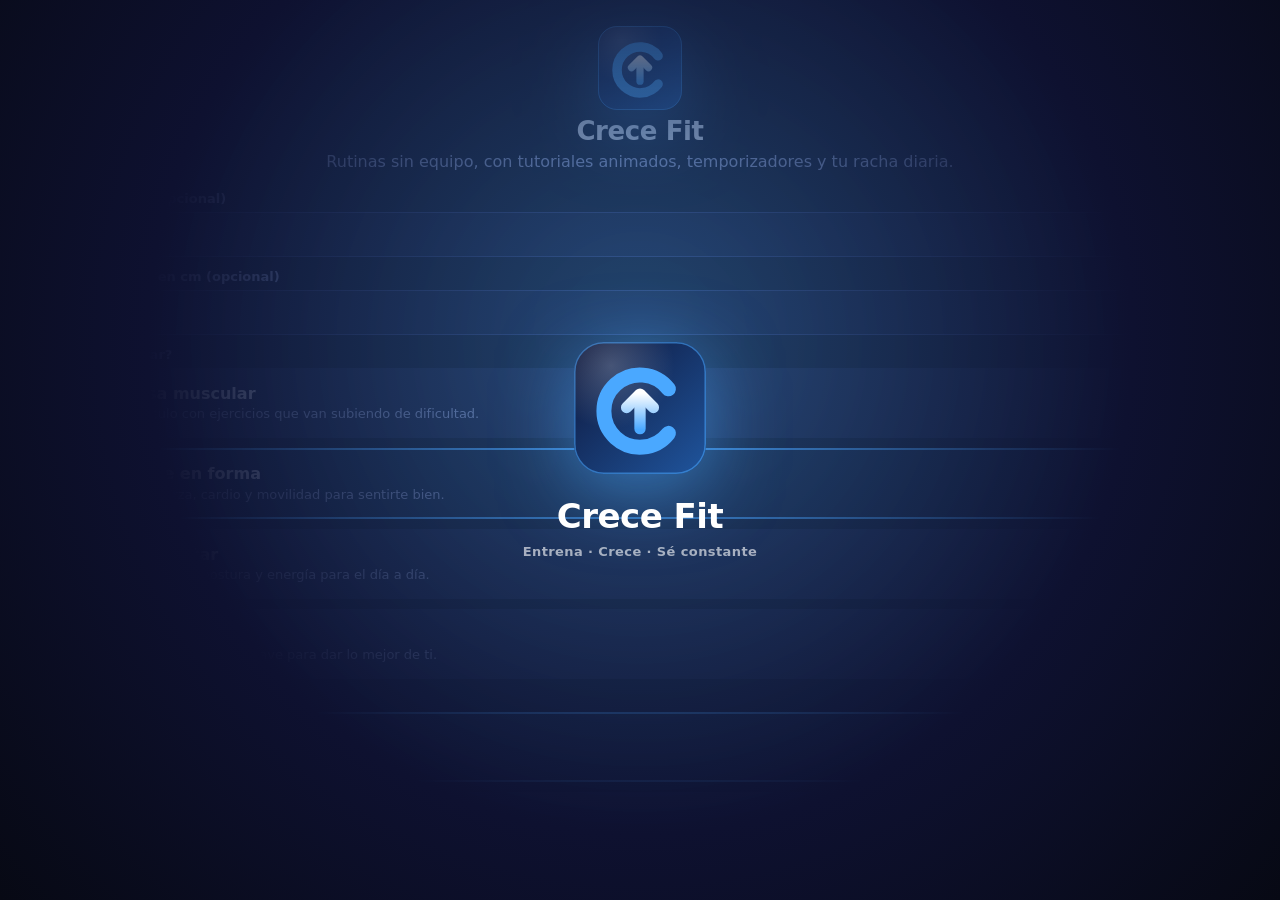
==== commit 78976b01: "Versión: La entrada de la app ahora toma el color que elegiste" ====
--- a/index.html
+++ b/index.html
@@ -5,27 +5,11 @@
 <meta name="viewport" content="width=device-width,initial-scale=1,viewport-fit=cover,user-scalable=no">
 <meta name="theme-color" content="#0e1120">
 <title>Crece Fit</title>
+<script>try{var s=JSON.parse(localStorage.getItem('crece.v1')),r=document.documentElement;if(s&&s.settings){r.setAttribute('data-theme',s.settings.theme||'blue');var m=s.settings.mode||'dark';if(m==='auto')m=matchMedia('(prefers-color-scheme: light)').matches?'light':'dark';r.setAttribute('data-mode',m);}}catch(e){}</script>
 <link rel="stylesheet" href="css/app.css">
-<style>
-#splash{position:fixed;inset:0;z-index:200;display:flex;flex-direction:column;align-items:center;justify-content:center;background:radial-gradient(circle at 50% 38%,#1d2a78 0,#0e1130 55%,#070914 100%);color:#fff;clip-path:circle(150% at 50% 42%)}
-#splash .slogo{width:132px;height:132px;filter:drop-shadow(0 18px 40px rgba(43,127,224,.55))}
-#splash .lgo{width:100%;height:100%;display:block}
-#splash .sname{margin-top:22px;font-size:34px;font-weight:900;letter-spacing:-.5px;display:flex}
-#splash .stag{margin-top:8px;font-size:13px;color:#9aa4d0;font-weight:600;letter-spacing:.4px}
-</style>
 </head>
 <body>
-<div id="splash"><div class="sgl"></div><div class="slogo"><svg class="lgo" viewBox="0 0 512 512" aria-hidden="true">
-<defs>
-<linearGradient id="bg" x1="0" y1="0" x2="1" y2="1"><stop offset="0" stop-color="#2a1f7a"/><stop offset=".55" stop-color="#2b7fe0"/><stop offset="1" stop-color="#22d3ee"/></linearGradient>
-<radialGradient id="gl" cx=".28" cy=".18" r=".8"><stop offset="0" stop-color="#fff" stop-opacity=".38"/><stop offset=".6" stop-color="#fff" stop-opacity="0"/></radialGradient>
-<linearGradient id="ar" gradientUnits="userSpaceOnUse" x1="256" y1="340" x2="256" y2="198"><stop offset="0" stop-color="#7ee33a"/><stop offset="1" stop-color="#d9f99d"/></linearGradient>
-</defs>
-<rect width="512" height="512" rx="116" fill="url(#bg)"/>
-<rect width="512" height="512" rx="116" fill="url(#gl)"/>
-<path class="rg" pathLength="1" d="M366.3,181.8 A140,140 0 1 0 366.3,354.2" fill="none" stroke="#fff" stroke-width="58" stroke-linecap="round"/>
-<g class="ar" fill="none" stroke="url(#ar)" stroke-width="44" stroke-linecap="round" stroke-linejoin="round"><path d="M256,336V206"/><path d="M204,254L256,202L308,254"/></g>
-</svg></div><b class="sname"><span>C</span><span>r</span><span>e</span><span>c</span><span>e</span><span class="sp">&nbsp;</span><span>F</span><span>i</span><span>t</span></b><div class="stag">Entrena · Crece · Sé constante</div></div>
+<div id="splash"><div class="sgl"></div><div class="slogo"><svg class="lgo" viewBox="0 0 512 512" aria-hidden="true"><defs><linearGradient id="lbg" x1="0" y1="0" x2="1" y2="1"><stop offset="0" class="s0"/><stop offset="1" class="s1"/></linearGradient><radialGradient id="lgl" cx=".28" cy=".18" r=".8"><stop offset="0" stop-color="#fff" stop-opacity=".22"/><stop offset=".6" stop-color="#fff" stop-opacity="0"/></radialGradient><linearGradient id="lar" gradientUnits="userSpaceOnUse" x1="256" y1="340" x2="256" y2="198"><stop offset="0" class="a0"/><stop offset="1" class="a1"/></linearGradient></defs><rect width="512" height="512" rx="116" fill="#0c1030"/><rect width="512" height="512" rx="116" fill="url(#lbg)"/><rect width="512" height="512" rx="116" fill="url(#lgl)"/><rect class="rim" x="3" y="3" width="506" height="506" rx="113" fill="none" stroke-width="6"/><path class="rg" pathLength="1" d="M366.3,181.8 A140,140 0 1 0 366.3,354.2" fill="none" stroke-width="58" stroke-linecap="round"/><g class="ar" fill="none" stroke="url(#lar)" stroke-width="44" stroke-linecap="round" stroke-linejoin="round"><path d="M256,336V206"/><path d="M204,254L256,202L308,254"/></g></svg></div><b class="sname"><span>C</span><span>r</span><span>e</span><span>c</span><span>e</span><span class="sp">&nbsp;</span><span>F</span><span>i</span><span>t</span></b><div class="stag">Entrena · Crece · Sé constante</div></div>
 <div id="app"></div>
 <div id="overlay"></div>
 <div id="sheet"></div>
--- a/css/app.css
+++ b/css/app.css
@@ -441,7 +441,7 @@
 .sw.on{box-shadow:0 0 12px rgba(var(--acc-rgb),.55)}
 .seg2 button.on,.chip.on{animation:pop .35s ease-out}
 :root[data-fx=off] *,:root[data-fx=off] *::before,:root[data-fx=off] *::after{animation:none!important;transition:none!important}
-@media (prefers-reduced-motion:reduce){*,*::before,*::after{animation-duration:.01ms!important;animation-iteration-count:1!important}}
+@media (prefers-reduced-motion:reduce){*:not(#splash):not(#splash *),*:not(#splash):not(#splash *)::before,*:not(#splash):not(#splash *)::after{animation-duration:.01ms!important;animation-iteration-count:1!important}}
 
 /* ===================== GLASS LÍQUIDO ===================== */
 #bgfx{position:fixed;inset:0;z-index:0;pointer-events:none;display:none;overflow:hidden}
@@ -737,13 +737,6 @@
 #splash .sname span:nth-child(1){animation-delay:1.0s}#splash .sname span:nth-child(2){animation-delay:1.04s}#splash .sname span:nth-child(3){animation-delay:1.08s}#splash .sname span:nth-child(4){animation-delay:1.12s}#splash .sname span:nth-child(5){animation-delay:1.16s}#splash .sname span:nth-child(6){animation-delay:1.2s}#splash .sname span:nth-child(7){animation-delay:1.24s}#splash .sname span:nth-child(8){animation-delay:1.28s}#splash .sname span:nth-child(9){animation-delay:1.32s}
 @keyframes sletter{to{opacity:1;transform:none}}
 #splash .stag{margin-top:8px;font-size:13px;color:#9aa4d0;font-weight:600;letter-spacing:.4px;opacity:0;animation:sletter .6s ease-out 1.35s forwards}
-/* salida: el círculo se cierra sobre el logo y la app aparece desde dentro */
-#splash.out{animation:siris .7s cubic-bezier(.6,0,.2,1) forwards;pointer-events:none}
-#splash.out .slogo{animation:sgo .7s ease-in forwards}
-@keyframes siris{to{clip-path:circle(0% at 50% 42%)}}
-@keyframes sgo{to{transform:scale(1.5);opacity:0}}
-body.entered #app{animation:appin .75s cubic-bezier(.2,.9,.3,1) both}
-@keyframes appin{from{transform:scale(.93);opacity:0;filter:blur(8px)}to{transform:none;opacity:1;filter:none}}
 :root[data-fx=off] #splash .slogo,:root[data-fx=off] #splash .rg,:root[data-fx=off] #splash .ar,:root[data-fx=off] #splash .sname span,:root[data-fx=off] #splash .stag{animation-duration:.01s!important;animation-delay:0s!important}
 .oblogo{width:84px;height:84px;margin:0 auto 4px;filter:drop-shadow(0 10px 24px rgba(43,127,224,.45));animation:slogo .7s cubic-bezier(.2,1.3,.4,1) both}
 .oblogo .lgo{width:100%;height:100%;display:block}
@@ -768,3 +761,32 @@
 html[data-style=glass] .wcard,html[data-style=glass] .tip,html[data-style=glass] .apkb{background:linear-gradient(135deg,rgba(var(--acc-rgb),.28),var(--g-fill) 75%)}
 html[data-perf=low] #bgfx i{animation:none!important}
 html[data-perf=low][data-style=glass] .tabs,html[data-perf=low][data-style=glass] .sheet,html[data-perf=low][data-style=glass] .dlg{-webkit-backdrop-filter:none!important;backdrop-filter:none!important}
+
+/* ===================== ENTRADA LIMPIA ===================== */
+#splash{clip-path:none!important;will-change:opacity}
+/* salida: solo opacidad y transform (todo en la GPU, sin filtros ni recortes) */
+#splash.out{animation:sfade .42s ease-out forwards;pointer-events:none}
+#splash.out .slogo{animation:sgo2 .42s ease-in forwards}
+#splash.out .sgl{display:none}
+@keyframes sfade{to{opacity:0}}
+@keyframes sgo2{to{transform:scale(1.14);opacity:0}}
+/* la app aparece subiendo en escalera justo cuando se va el logo */
+body.entered .view>*:nth-child(-n+7){animation:enterup .55s cubic-bezier(.2,.9,.3,1) both}
+body.entered .view>*:nth-child(1){animation-delay:.06s}body.entered .view>*:nth-child(2){animation-delay:.1s}body.entered .view>*:nth-child(3){animation-delay:.14s}body.entered .view>*:nth-child(4){animation-delay:.18s}body.entered .view>*:nth-child(5){animation-delay:.22s}body.entered .view>*:nth-child(6){animation-delay:.26s}body.entered .view>*:nth-child(7){animation-delay:.3s}
+body.entered .tabs{animation:tabsup .5s cubic-bezier(.2,.9,.3,1) .12s both}
+@keyframes enterup{from{opacity:0;transform:translateY(22px)}to{opacity:1;transform:none}}
+@keyframes tabsup{from{opacity:0;transform:translateY(40px)}to{opacity:1;transform:none}}
+
+/* ===================== ENTRADA CON TU COLOR ===================== */
+#splash{background:radial-gradient(circle at 50% 38%,rgba(var(--acc-rgb),.36) 0,#0e1130 58%,#070914 100%)!important}
+:root[data-mode=dark][data-black=on] #splash{background:radial-gradient(circle at 50% 38%,rgba(var(--acc-rgb),.28) 0,#050508 58%,#000 100%)!important}
+:root[data-theme=black][data-mode=light] #splash,:root[data-theme=black][data-mode=light] .oblogo{--acc:#e8eaf0;--acc2:#a9aebd;--acc-rgb:232,234,240}
+.lgo .s0{stop-color:var(--acc2);stop-opacity:.05}
+.lgo .s1{stop-color:var(--acc2);stop-opacity:.62}
+.lgo .a0{stop-color:var(--acc)}
+.lgo .a1{stop-color:#fff}
+.lgo .rim{stroke:rgba(var(--acc-rgb),.55)}
+.lgo .rg{stroke:var(--acc)}
+#splash .slogo,.oblogo{filter:drop-shadow(0 16px 36px rgba(var(--acc-rgb),.5))}
+#splash .sgl::before,#splash .sgl::after{border-color:rgba(var(--acc-rgb),.6)}
+#splash .stag{color:rgba(255,255,255,.62)}
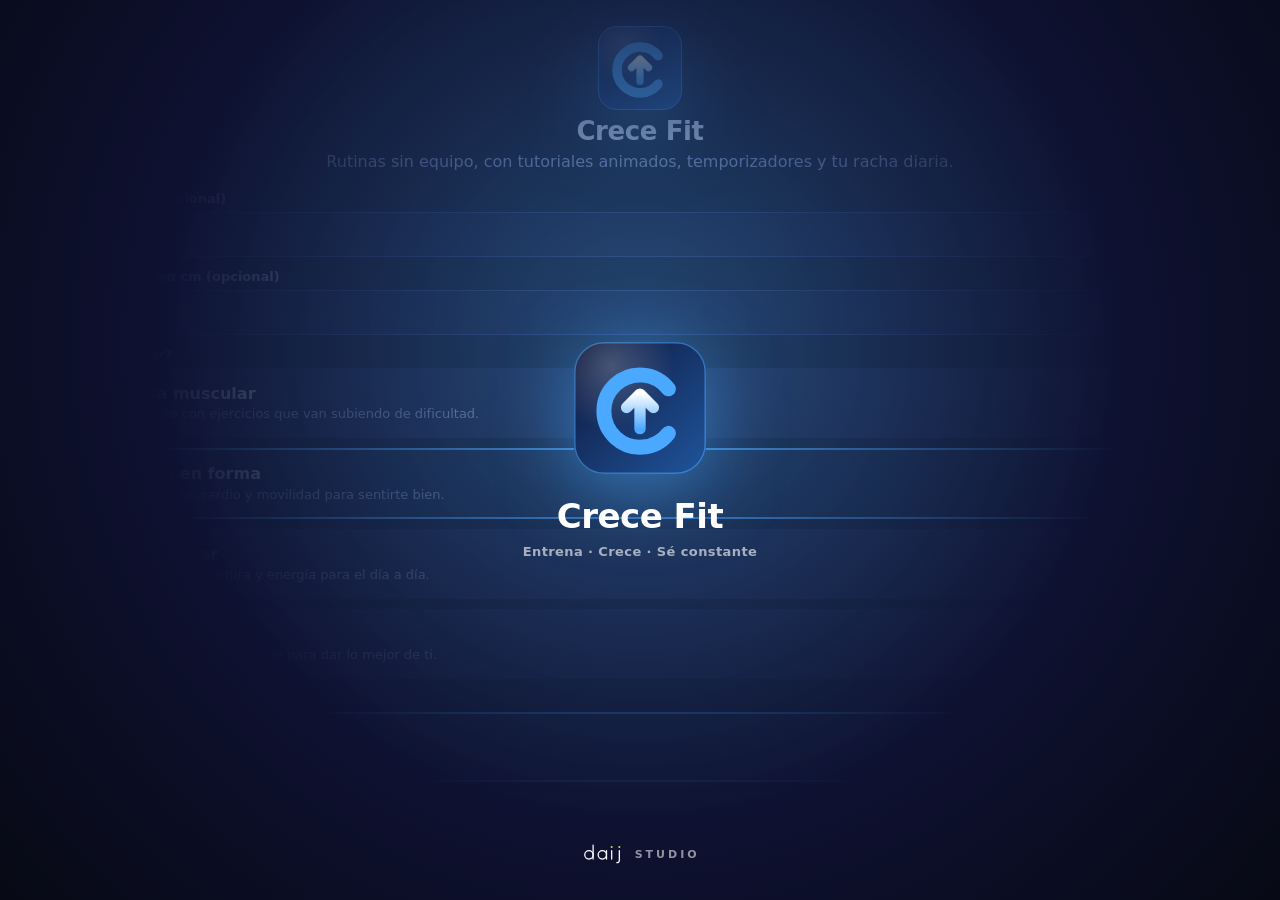
==== commit c562a37c: "Versión: La marca daij studio ahora aparece en la app: en la pantalla de entrada y en Ajustes → Acer" ====
--- a/index.html
+++ b/index.html
@@ -9,7 +9,7 @@
 <link rel="stylesheet" href="css/app.css">
 </head>
 <body>
-<div id="splash"><div class="sgl"></div><div class="slogo"><svg class="lgo" viewBox="0 0 512 512" aria-hidden="true"><defs><linearGradient id="lbg" x1="0" y1="0" x2="1" y2="1"><stop offset="0" class="s0"/><stop offset="1" class="s1"/></linearGradient><radialGradient id="lgl" cx=".28" cy=".18" r=".8"><stop offset="0" stop-color="#fff" stop-opacity=".22"/><stop offset=".6" stop-color="#fff" stop-opacity="0"/></radialGradient><linearGradient id="lar" gradientUnits="userSpaceOnUse" x1="256" y1="340" x2="256" y2="198"><stop offset="0" class="a0"/><stop offset="1" class="a1"/></linearGradient></defs><rect width="512" height="512" rx="116" fill="#0c1030"/><rect width="512" height="512" rx="116" fill="url(#lbg)"/><rect width="512" height="512" rx="116" fill="url(#lgl)"/><rect class="rim" x="3" y="3" width="506" height="506" rx="113" fill="none" stroke-width="6"/><path class="rg" pathLength="1" d="M366.3,181.8 A140,140 0 1 0 366.3,354.2" fill="none" stroke-width="58" stroke-linecap="round"/><g class="ar" fill="none" stroke="url(#lar)" stroke-width="44" stroke-linecap="round" stroke-linejoin="round"><path d="M256,336V206"/><path d="M204,254L256,202L308,254"/></g></svg></div><b class="sname"><span>C</span><span>r</span><span>e</span><span>c</span><span>e</span><span class="sp">&nbsp;</span><span>F</span><span>i</span><span>t</span></b><div class="stag">Entrena · Crece · Sé constante</div></div>
+<div id="splash"><div class="sgl"></div><div class="slogo"><svg class="lgo" viewBox="0 0 512 512" aria-hidden="true"><defs><linearGradient id="lbg" x1="0" y1="0" x2="1" y2="1"><stop offset="0" class="s0"/><stop offset="1" class="s1"/></linearGradient><radialGradient id="lgl" cx=".28" cy=".18" r=".8"><stop offset="0" stop-color="#fff" stop-opacity=".22"/><stop offset=".6" stop-color="#fff" stop-opacity="0"/></radialGradient><linearGradient id="lar" gradientUnits="userSpaceOnUse" x1="256" y1="340" x2="256" y2="198"><stop offset="0" class="a0"/><stop offset="1" class="a1"/></linearGradient></defs><rect width="512" height="512" rx="116" fill="#0c1030"/><rect width="512" height="512" rx="116" fill="url(#lbg)"/><rect width="512" height="512" rx="116" fill="url(#lgl)"/><rect class="rim" x="3" y="3" width="506" height="506" rx="113" fill="none" stroke-width="6"/><path class="rg" pathLength="1" d="M366.3,181.8 A140,140 0 1 0 366.3,354.2" fill="none" stroke-width="58" stroke-linecap="round"/><g class="ar" fill="none" stroke="url(#lar)" stroke-width="44" stroke-linecap="round" stroke-linejoin="round"><path d="M256,336V206"/><path d="M204,254L256,202L308,254"/></g></svg></div><b class="sname"><span>C</span><span>r</span><span>e</span><span>c</span><span>e</span><span class="sp">&nbsp;</span><span>F</span><span>i</span><span>t</span></b><div class="stag">Entrena · Crece · Sé constante</div><div class="sbrand"><svg class="bsvg" viewBox="-30 -22 332 172" aria-label="daij studio"><g fill="none" stroke="currentColor" stroke-width="9" stroke-linecap="round" stroke-linejoin="round"><g transform="translate(0,0)"><circle cx="34" cy="70" r="30"/><path d="M64,0 V100"/></g><g transform="translate(96,0)"><circle cx="34" cy="70" r="30"/><path d="M64,40 V100"/></g><g transform="translate(197,0)"><path d="M0,40 V100"/></g><g transform="translate(252,0)"><path d="M0,40 V108 A18,18 0 0 1 -18,126"/></g></g><circle cx="197" cy="14" r="7.5" fill="#B6F23A"/><circle cx="252" cy="14" r="7.5" fill="#B6F23A"/></svg><small>studio</small></div></div>
 <div id="app"></div>
 <div id="overlay"></div>
 <div id="sheet"></div>
--- a/css/app.css
+++ b/css/app.css
@@ -258,7 +258,7 @@
 .confetti i{position:absolute;top:-24px;border-radius:2px;opacity:.95;animation:fall 2.4s linear forwards}
 @keyframes fall{to{transform:translateY(105vh) rotate(720deg);opacity:.8}}
 .mini,.exitem,.card{transition:transform .15s,box-shadow .2s}
-@media (prefers-reduced-motion:reduce){*,*::before,*::after{animation-duration:.01ms!important;animation-iteration-count:1!important;transition-duration:.01ms!important}}
+@media (prefers-reduced-motion:reduce){*:not(#splash):not(#splash *),*:not(#splash):not(#splash *)::before,*:not(#splash):not(#splash *)::after{animation-duration:.01ms!important;animation-iteration-count:1!important;transition-duration:.01ms!important}}
 
 .codebox{display:flex;align-items:center;justify-content:space-between;width:100%;padding:14px;border-radius:14px;background:var(--bg2);border:1px dashed var(--acc);color:var(--txt);font-weight:900;font-size:18px;letter-spacing:1.5px;font-variant-numeric:tabular-nums}
 .codebox span{font-size:18px}
@@ -440,7 +440,7 @@
 @keyframes flow{to{background-position:-200% 0}}
 .sw.on{box-shadow:0 0 12px rgba(var(--acc-rgb),.55)}
 .seg2 button.on,.chip.on{animation:pop .35s ease-out}
-:root[data-fx=off] *,:root[data-fx=off] *::before,:root[data-fx=off] *::after{animation:none!important;transition:none!important}
+:root[data-fx=off] *:not(#splash):not(#splash *),:root[data-fx=off] *:not(#splash):not(#splash *)::before,:root[data-fx=off] *:not(#splash):not(#splash *)::after{animation:none!important;transition:none!important}
 @media (prefers-reduced-motion:reduce){*:not(#splash):not(#splash *),*:not(#splash):not(#splash *)::before,*:not(#splash):not(#splash *)::after{animation-duration:.01ms!important;animation-iteration-count:1!important}}
 
 /* ===================== GLASS LÍQUIDO ===================== */
@@ -737,7 +737,6 @@
 #splash .sname span:nth-child(1){animation-delay:1.0s}#splash .sname span:nth-child(2){animation-delay:1.04s}#splash .sname span:nth-child(3){animation-delay:1.08s}#splash .sname span:nth-child(4){animation-delay:1.12s}#splash .sname span:nth-child(5){animation-delay:1.16s}#splash .sname span:nth-child(6){animation-delay:1.2s}#splash .sname span:nth-child(7){animation-delay:1.24s}#splash .sname span:nth-child(8){animation-delay:1.28s}#splash .sname span:nth-child(9){animation-delay:1.32s}
 @keyframes sletter{to{opacity:1;transform:none}}
 #splash .stag{margin-top:8px;font-size:13px;color:#9aa4d0;font-weight:600;letter-spacing:.4px;opacity:0;animation:sletter .6s ease-out 1.35s forwards}
-:root[data-fx=off] #splash .slogo,:root[data-fx=off] #splash .rg,:root[data-fx=off] #splash .ar,:root[data-fx=off] #splash .sname span,:root[data-fx=off] #splash .stag{animation-duration:.01s!important;animation-delay:0s!important}
 .oblogo{width:84px;height:84px;margin:0 auto 4px;filter:drop-shadow(0 10px 24px rgba(43,127,224,.45));animation:slogo .7s cubic-bezier(.2,1.3,.4,1) both}
 .oblogo .lgo{width:100%;height:100%;display:block}
 
@@ -790,3 +789,13 @@
 #splash .slogo,.oblogo{filter:drop-shadow(0 16px 36px rgba(var(--acc-rgb),.5))}
 #splash .sgl::before,#splash .sgl::after{border-color:rgba(var(--acc-rgb),.6)}
 #splash .stag{color:rgba(255,255,255,.62)}
+
+/* ===================== MARCA daij studio ===================== */
+.bsvg{height:30px;width:auto;display:inline-block;vertical-align:middle;color:var(--txt)}
+.brandline{margin-top:22px;display:flex;align-items:center;justify-content:center;gap:10px;color:var(--mut);font-size:13px}
+.brandline .bsvg{height:26px}
+.brandline small{font-size:12px;letter-spacing:2px;text-transform:uppercase;font-weight:700}
+#splash .sbrand{position:absolute;left:0;right:0;bottom:calc(34px + env(safe-area-inset-bottom,0px));display:flex;align-items:center;justify-content:center;gap:8px;color:#fff;opacity:0;animation:sbr .7s ease-out .95s forwards}
+#splash .sbrand .bsvg{height:24px;color:#fff}
+#splash .sbrand small{font-size:11px;letter-spacing:3px;text-transform:uppercase;color:rgba(255,255,255,.55);font-weight:700}
+@keyframes sbr{from{opacity:0;transform:translateY(10px)}to{opacity:1;transform:none}}
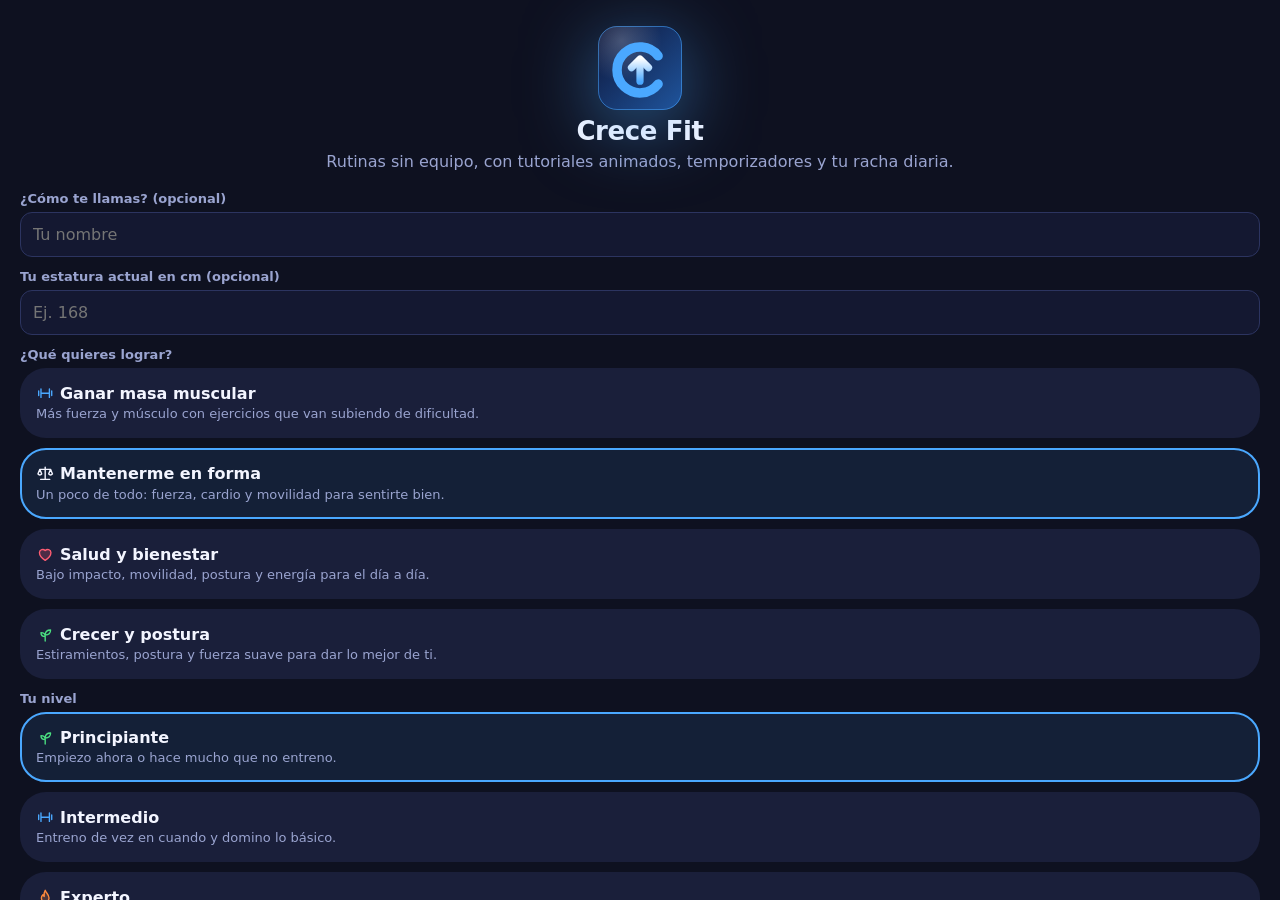
==== commit f5334329: "Versión: La marca daij studio ahora es solo blanco y negro (logo, entrada y Acerca de)" ====
--- a/index.html
+++ b/index.html
@@ -9,7 +9,7 @@
 <link rel="stylesheet" href="css/app.css">
 </head>
 <body>
-<div id="splash"><div class="sgl"></div><div class="slogo"><svg class="lgo" viewBox="0 0 512 512" aria-hidden="true"><defs><linearGradient id="lbg" x1="0" y1="0" x2="1" y2="1"><stop offset="0" class="s0"/><stop offset="1" class="s1"/></linearGradient><radialGradient id="lgl" cx=".28" cy=".18" r=".8"><stop offset="0" stop-color="#fff" stop-opacity=".22"/><stop offset=".6" stop-color="#fff" stop-opacity="0"/></radialGradient><linearGradient id="lar" gradientUnits="userSpaceOnUse" x1="256" y1="340" x2="256" y2="198"><stop offset="0" class="a0"/><stop offset="1" class="a1"/></linearGradient></defs><rect width="512" height="512" rx="116" fill="#0c1030"/><rect width="512" height="512" rx="116" fill="url(#lbg)"/><rect width="512" height="512" rx="116" fill="url(#lgl)"/><rect class="rim" x="3" y="3" width="506" height="506" rx="113" fill="none" stroke-width="6"/><path class="rg" pathLength="1" d="M366.3,181.8 A140,140 0 1 0 366.3,354.2" fill="none" stroke-width="58" stroke-linecap="round"/><g class="ar" fill="none" stroke="url(#lar)" stroke-width="44" stroke-linecap="round" stroke-linejoin="round"><path d="M256,336V206"/><path d="M204,254L256,202L308,254"/></g></svg></div><b class="sname"><span>C</span><span>r</span><span>e</span><span>c</span><span>e</span><span class="sp">&nbsp;</span><span>F</span><span>i</span><span>t</span></b><div class="stag">Entrena · Crece · Sé constante</div><div class="sbrand"><svg class="bsvg" viewBox="-30 -22 332 172" aria-label="daij studio"><g fill="none" stroke="currentColor" stroke-width="9" stroke-linecap="round" stroke-linejoin="round"><g transform="translate(0,0)"><circle cx="34" cy="70" r="30"/><path d="M64,0 V100"/></g><g transform="translate(96,0)"><circle cx="34" cy="70" r="30"/><path d="M64,40 V100"/></g><g transform="translate(197,0)"><path d="M0,40 V100"/></g><g transform="translate(252,0)"><path d="M0,40 V108 A18,18 0 0 1 -18,126"/></g></g><circle cx="197" cy="14" r="7.5" fill="#B6F23A"/><circle cx="252" cy="14" r="7.5" fill="#B6F23A"/></svg><small>studio</small></div></div>
+<div id="splash"><div class="sgl"></div><div class="slogo"><svg class="lgo" viewBox="0 0 512 512" aria-hidden="true"><defs><linearGradient id="lbg" x1="0" y1="0" x2="1" y2="1"><stop offset="0" class="s0"/><stop offset="1" class="s1"/></linearGradient><radialGradient id="lgl" cx=".28" cy=".18" r=".8"><stop offset="0" stop-color="#fff" stop-opacity=".22"/><stop offset=".6" stop-color="#fff" stop-opacity="0"/></radialGradient><linearGradient id="lar" gradientUnits="userSpaceOnUse" x1="256" y1="340" x2="256" y2="198"><stop offset="0" class="a0"/><stop offset="1" class="a1"/></linearGradient></defs><rect width="512" height="512" rx="116" fill="#0c1030"/><rect width="512" height="512" rx="116" fill="url(#lbg)"/><rect width="512" height="512" rx="116" fill="url(#lgl)"/><rect class="rim" x="3" y="3" width="506" height="506" rx="113" fill="none" stroke-width="6"/><path class="rg" pathLength="1" d="M366.3,181.8 A140,140 0 1 0 366.3,354.2" fill="none" stroke-width="58" stroke-linecap="round"/><g class="ar" fill="none" stroke="url(#lar)" stroke-width="44" stroke-linecap="round" stroke-linejoin="round"><path d="M256,336V206"/><path d="M204,254L256,202L308,254"/></g></svg></div><b class="sname"><span>C</span><span>r</span><span>e</span><span>c</span><span>e</span><span class="sp">&nbsp;</span><span>F</span><span>i</span><span>t</span></b><div class="stag">Entrena · Crece · Sé constante</div><div class="sbrand"><svg class="bsvg" viewBox="-30 -22 332 172" aria-label="daij studio"><g fill="none" stroke="currentColor" stroke-width="9" stroke-linecap="round" stroke-linejoin="round"><g transform="translate(0,0)"><circle cx="34" cy="70" r="30"/><path d="M64,0 V100"/></g><g transform="translate(96,0)"><circle cx="34" cy="70" r="30"/><path d="M64,40 V100"/></g><g transform="translate(197,0)"><path d="M0,40 V100"/></g><g transform="translate(252,0)"><path d="M0,40 V108 A18,18 0 0 1 -18,126"/></g></g><circle cx="197" cy="14" r="7.5" fill="currentColor"/><circle cx="252" cy="14" r="7.5" fill="currentColor"/></svg><small>studio</small></div></div>
 <div id="app"></div>
 <div id="overlay"></div>
 <div id="sheet"></div>
